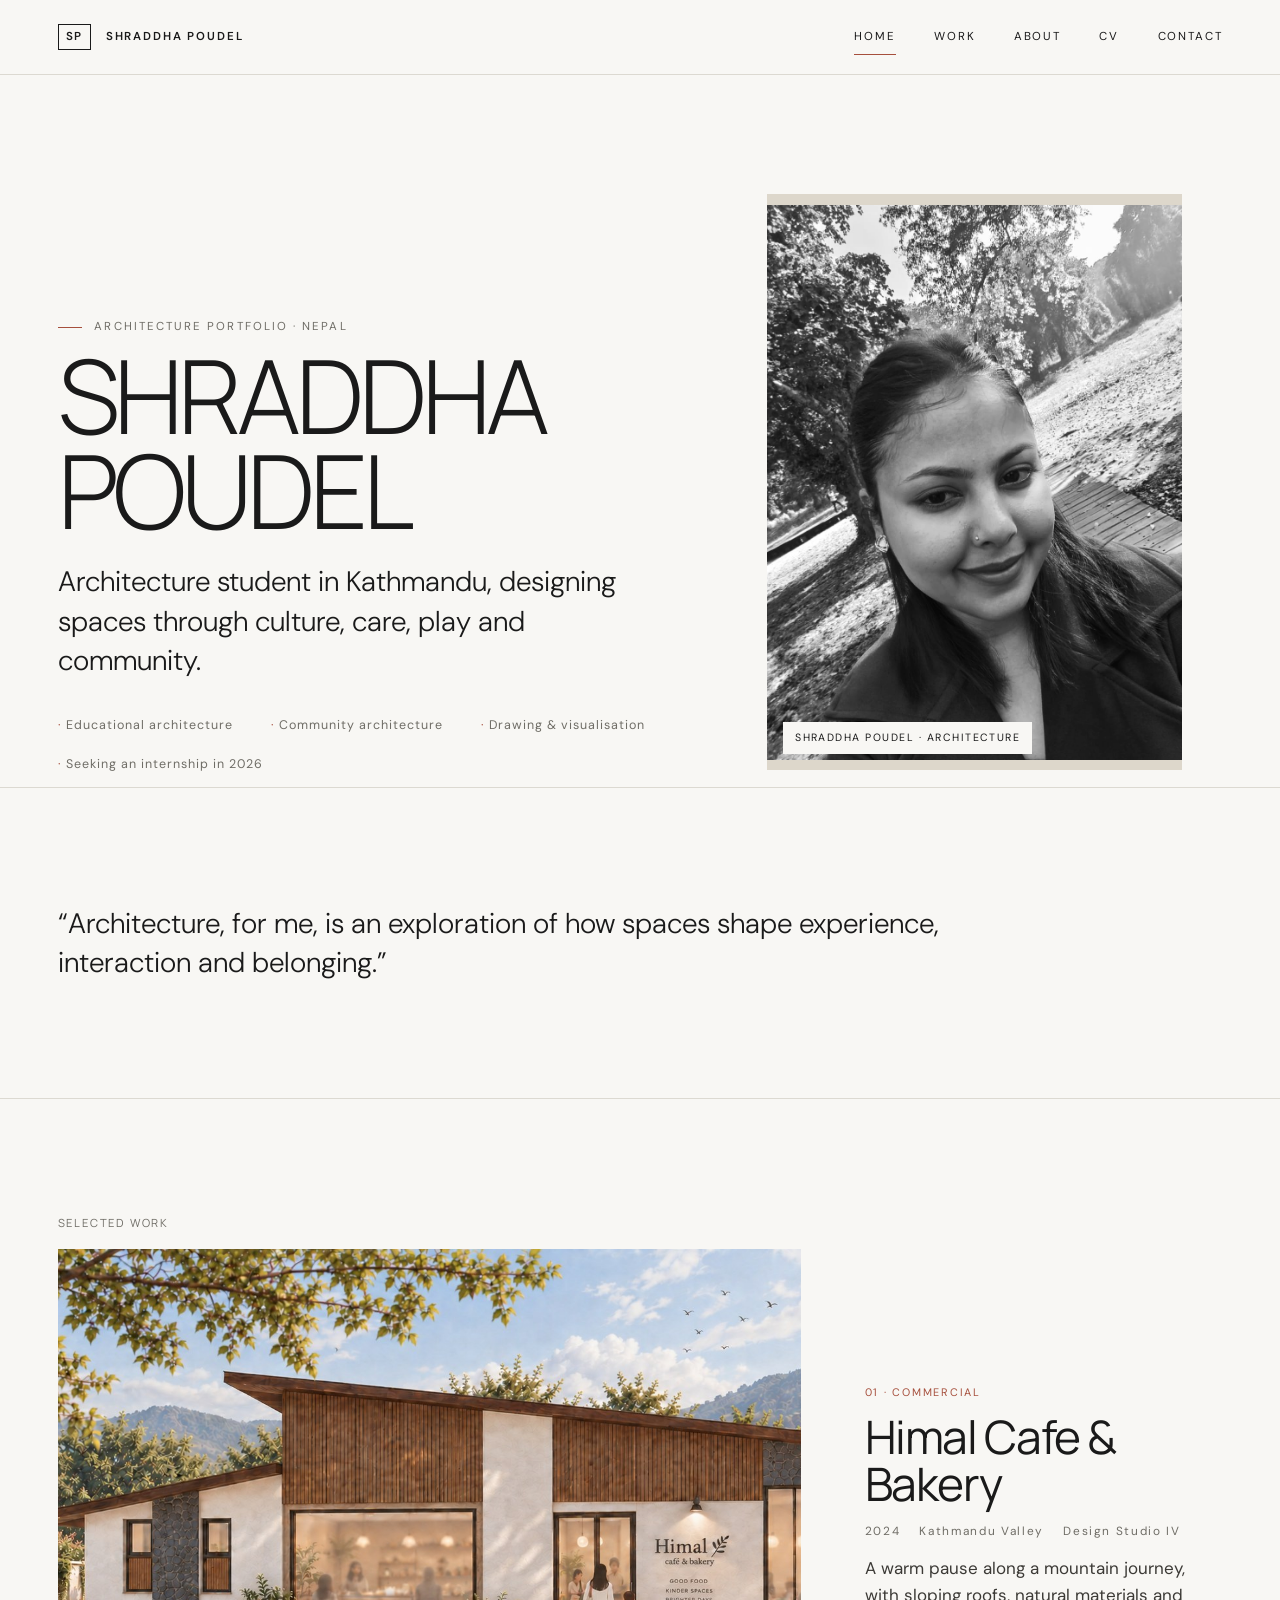
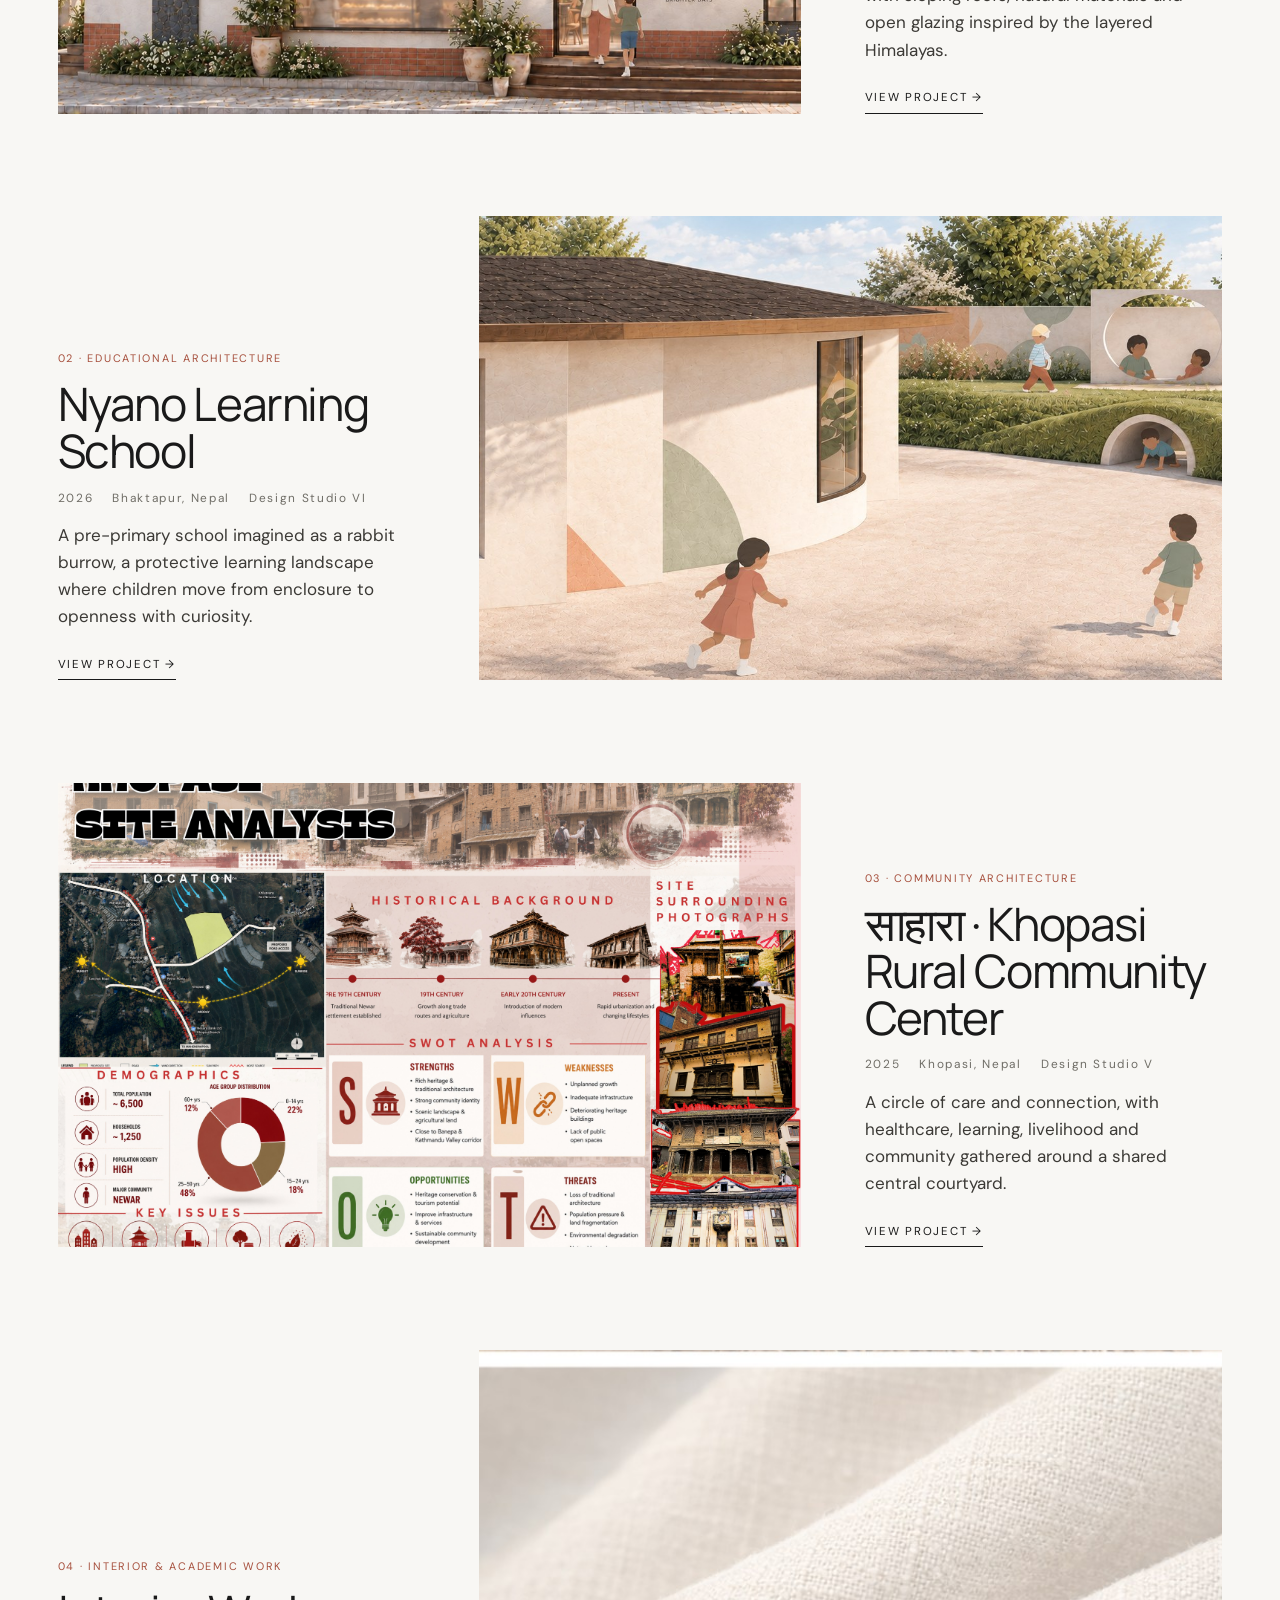
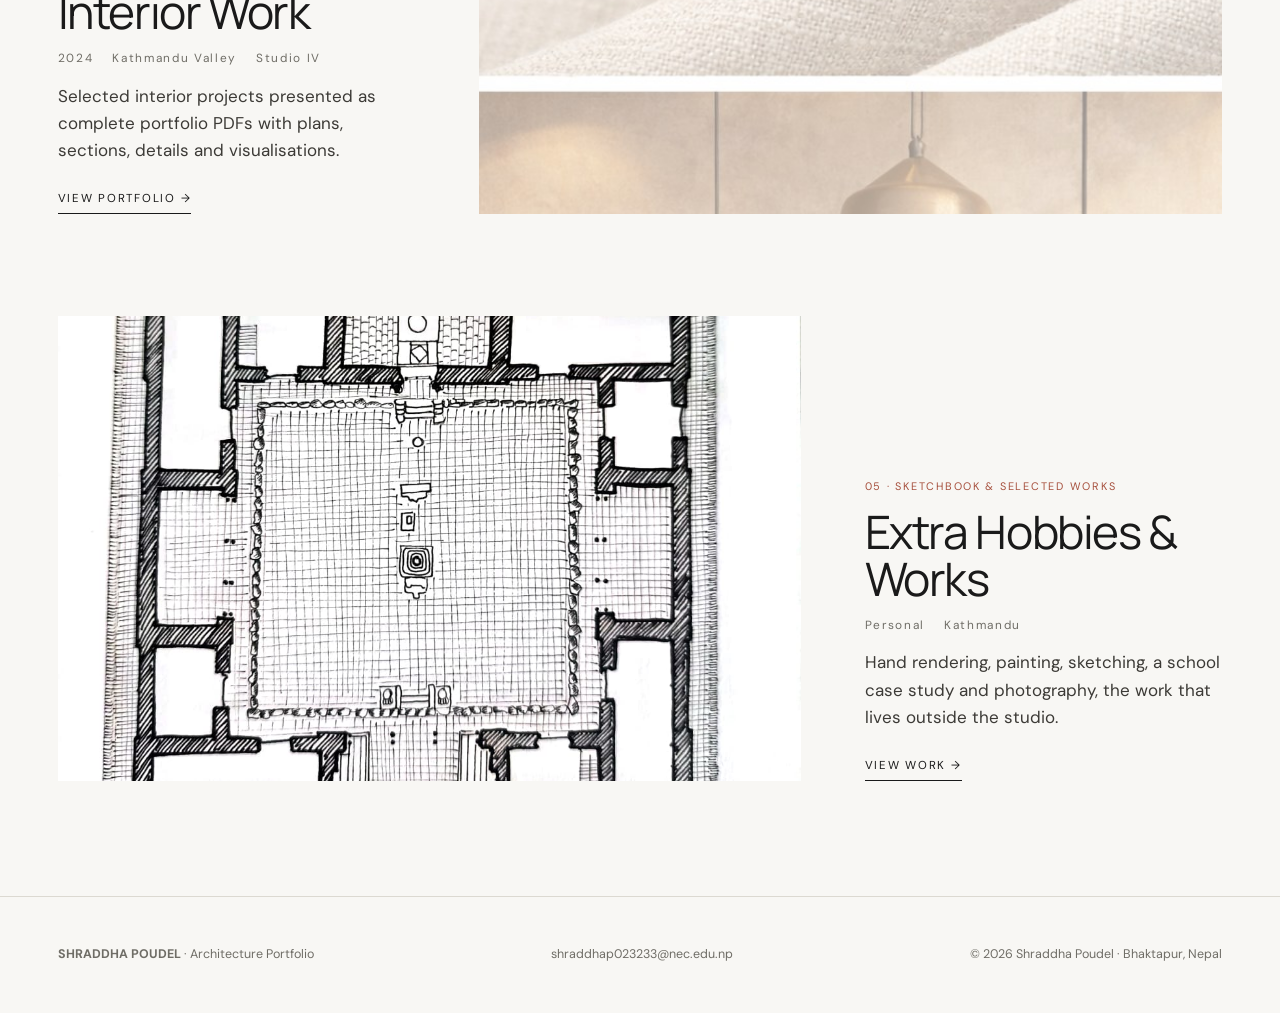
==== index.html @ 9d8b22b6 "Buttery motion polish, line-art hero backgrounds, Himal-first order, about interests and reference" ====
<!DOCTYPE html>
<html lang="en">
<head>
<meta charset="UTF-8">
<meta name="viewport" content="width=device-width, initial-scale=1">
<title>Shraddha Poudel · Architecture Portfolio | Kathmandu</title>
<meta name="description" content="Shraddha Poudel, architecture student in Kathmandu designing spaces through culture, care, play and community. Portfolio of academic projects in educational, commercial and community architecture.">
<meta property="og:type" content="website">
<meta property="og:title" content="Shraddha Poudel · Architecture Portfolio">
<meta property="og:description" content="Architecture student in Kathmandu designing spaces through culture, care, play and community. Seeking an internship.">
<meta property="og:image" content="https://shraddhapoudel.github.io/Shraddha-Portfolio/00_Profile_CV/01.portait.jpg">
<meta name="theme-color" content="#f8f7f4">
<link rel="icon" type="image/svg+xml" href="favicon.svg">
<link rel="preconnect" href="https://fonts.googleapis.com">
<link rel="preconnect" href="https://fonts.gstatic.com" crossorigin>
<link href="https://fonts.googleapis.com/css2?family=DM+Sans:wght@300;400;500&family=Manrope:wght@300;400;500&display=swap" rel="stylesheet">
<link rel="stylesheet" href="css/styles.css">
</head>
<body>
<a class="skip-link" href="#main">Skip to content</a>

<header class="site-header">
  <div class="header-inner">
    <a class="wordmark" href="index.html" aria-label="Shraddha Poudel home">
      <span class="mark">SP</span><span class="full">SHRADDHA POUDEL</span>
    </a>
    <button class="menu-toggle" id="menuToggle" aria-label="Open navigation" aria-expanded="false"><span></span><span></span></button>
    <nav class="main-nav" id="nav" aria-label="Primary navigation">
      <a href="index.html" aria-current="page">HOME</a>
      <a href="work.html">WORK</a>
      <a href="about.html">ABOUT</a>
      <a href="cv.html">CV</a>
      <a href="contact.html">CONTACT</a>
    </nav>
  </div>
</header>

<main id="main">
  <div class="wrap">
    <section class="hero-home">
      <div class="hero-copy">
        <p class="eyebrow">Architecture Portfolio · Nepal</p>
        <h1 class="display"><span>SHRADDHA</span><span>POUDEL</span></h1>
        <p class="lead">Architecture student in Kathmandu, designing spaces through culture, care, play and community.</p>
        <ul class="hero-facts">
          <li>Educational architecture</li>
          <li>Community architecture</li>
          <li>Drawing &amp; visualisation</li>
          <li>Seeking an internship in 2026</li>
        </ul>
      </div>
      <figure class="hero-visual">
        <img src="00_Profile_CV/01.portait.jpg" width="959" height="1280" alt="Portrait of Shraddha Poudel, architecture student in Kathmandu." fetchpriority="high">
        <figcaption>SHRADDHA POUDEL · ARCHITECTURE</figcaption>
      </figure>
    </section>
  </div>

  <section class="section statement" aria-label="Statement">
    <div class="wrap">
      <p class="lead reveal">“Architecture, for me, is an exploration of how spaces shape experience, interaction and belonging.”</p>
    </div>
  </section>

  <section class="section" id="projects" aria-label="Selected work">
    <div class="wrap">
      <h2 class="label">Selected work</h2>
      <div class="project-index">
        <article class="project-card reveal">
          <figure class="card-figure"><a href="project-himal.html"><img src="02_Himal_Cafe/01_Cover.jpg" width="1761" height="711" alt="Himal Cafe and Bakery, a warm cafe shaped by Himalayan ridgelines" loading="lazy"></a></figure>
          <div class="card-copy">
            <span class="card-no">01 · COMMERCIAL</span>
            <h2>Himal Cafe &amp; Bakery</h2>
            <p class="card-thumb"><span>2024</span><span>Kathmandu Valley</span><span>Design Studio IV</span></p>
            <p>A warm pause along a mountain journey, with sloping roofs, natural materials and open glazing inspired by the layered Himalayas.</p>
            <a class="arrow-link" href="project-himal.html"><span>VIEW PROJECT →</span></a>
          </div>
        </article>

        <article class="project-card reveal">
          <figure class="card-figure"><a href="project-nyano.html"><img src="01_Nyano_School/01_Cover.jpg" width="2170" height="725" alt="Nyano Learning School, protective pre-primary school in Bhaktapur" loading="lazy"></a></figure>
          <div class="card-copy">
            <span class="card-no">02 · EDUCATIONAL ARCHITECTURE</span>
            <h2>Nyano Learning School</h2>
            <p class="card-thumb"><span>2026</span><span>Bhaktapur, Nepal</span><span>Design Studio VI</span></p>
            <p>A pre-primary school imagined as a rabbit burrow, a protective learning landscape where children move from enclosure to openness with curiosity.</p>
            <a class="arrow-link" href="project-nyano.html"><span>VIEW PROJECT →</span></a>
          </div>
        </article>

        <article class="project-card reveal">
          <figure class="card-figure"><a href="project-sahara.html"><img src="03_Sahara_community_center/01_Cover.jpg" width="4000" height="2829" alt="Sahara Khopasi Rural Community Center, a circle of care and connection" loading="lazy"></a></figure>
          <div class="card-copy">
            <span class="card-no">03 · COMMUNITY ARCHITECTURE</span>
            <h2>साहारा · Khopasi Rural Community Center</h2>
            <p class="card-thumb"><span>2025</span><span>Khopasi, Nepal</span><span>Design Studio V</span></p>
            <p>A circle of care and connection, with healthcare, learning, livelihood and community gathered around a shared central courtyard.</p>
            <a class="arrow-link" href="project-sahara.html"><span>VIEW PROJECT →</span></a>
          </div>
        </article>

        <article class="project-card reveal">
          <figure class="card-figure"><a href="project-interior.html"><img src="04_Interior_Work/01_Cover.jpg" width="724" height="921" alt="Interior Work, selected interior projects" loading="lazy"></a></figure>
          <div class="card-copy">
            <span class="card-no">04 · INTERIOR &amp; ACADEMIC WORK</span>
            <h2>Interior Work</h2>
            <p class="card-thumb"><span>2024</span><span>Kathmandu Valley</span><span>Studio IV</span></p>
            <p>Selected interior projects presented as complete portfolio PDFs with plans, sections, details and visualisations.</p>
            <a class="arrow-link" href="project-interior.html"><span>VIEW PORTFOLIO →</span></a>
          </div>
        </article>

        <article class="project-card reveal">
          <figure class="card-figure"><a href="project-hobbies.html"><img src="05_Extra_Hobbies_and_work/01_Cover.jpg" width="1143" height="1280" alt="Extra Hobbies and Works, hand rendering, painting and sketching" loading="lazy"></a></figure>
          <div class="card-copy">
            <span class="card-no">05 · SKETCHBOOK &amp; SELECTED WORKS</span>
            <h2>Extra Hobbies &amp; Works</h2>
            <p class="card-thumb"><span>Personal</span><span>Kathmandu</span></p>
            <p>Hand rendering, painting, sketching, a school case study and photography, the work that lives outside the studio.</p>
            <a class="arrow-link" href="project-hobbies.html"><span>VIEW WORK →</span></a>
          </div>
        </article>
      </div>
    </div>
  </section>
</main>

<div class="cta-popup" id="ctaPopup" role="dialog" aria-label="Grab my CV">
  <button class="cta-close" id="ctaClose" aria-label="Close">&times;</button>
  <p class="cta-eyebrow">Hiring an intern?</p>
  <h3 class="cta-title">Grab my CV</h3>
  <p class="cta-text">Download the CV, email me, or browse the portfolio.</p>
  <div class="cta-row">
    <a class="cta-btn" href="00_Profile_CV/02.CV.pdf" download="">Download CV &darr;</a>
    <a class="cta-btn cta-ghost" href="mailto:shraddhap023233@nec.edu.np">Email</a>
  </div>
  <a class="arrow-link" href="work.html"><span>VIEW PORTFOLIO &rarr;</span></a>
</div>
<button class="cta-fab" id="ctaFab" aria-label="Grab my CV">CV &darr;</button>

<footer class="site-footer">
  <div class="footer-inner">
    <div><strong>SHRADDHA POUDEL</strong> · Architecture Portfolio</div>
    <div><a href="mailto:shraddhap023233@nec.edu.np">shraddhap023233@nec.edu.np</a></div>
    <div>© <span id="year"></span> Shraddha Poudel · Bhaktapur, Nepal</div>
  </div>
</footer>

<script>
  document.getElementById("year").textContent = new Date().getFullYear();

  (function () {
    var pop = document.getElementById("ctaPopup");
    var fab = document.getElementById("ctaFab");
    var close = document.getElementById("ctaClose");
    if (!pop || !fab || !close) return;
    var open = function () { pop.classList.add("is-open"); fab.classList.remove("is-open"); };
    var dismiss = function () {
      pop.classList.remove("is-open");
      fab.classList.add("is-open");
      try { sessionStorage.setItem("ctaDismissed", "1"); } catch (e) {}
    };
    close.addEventListener("click", dismiss);
    fab.addEventListener("click", open);
    var dismissed = false;
    try { dismissed = sessionStorage.getItem("ctaDismissed") === "1"; } catch (e) {}
    if (dismissed) {
      fab.classList.add("is-open");
    } else {
      setTimeout(open, 2400);
    }
  })();
</script>
<script src="js/main.js"></script>
</body>
</html>
---- css/styles.css ----
﻿/* ============================================================
   Shraddha Poudel · Architecture Portfolio
   Multi-page static site · editorial monograph style
   Paper #f8f7f4 · Ink #1a1a1a · Accent #a64f3c
   ============================================================ */

:root {
  --paper: #f8f7f4;
  --ink: #1a1a1a;
  --muted: #6f6d66;
  --line: #dcd9d1;
  --accent: #a64f3c;
  --sans: 'DM Sans', system-ui, sans-serif;
  --display: 'Manrope', system-ui, sans-serif;
  --pad: clamp(1.25rem, 4.5vw, 4.5rem);
}

* { box-sizing: border-box; }
html { scroll-behavior: smooth; }

body {
  margin: 0;
  background: var(--paper);
  color: var(--ink);
  font-family: var(--sans);
  font-size: 17px;
  line-height: 1.6;
  -webkit-font-smoothing: antialiased;
  animation: pageIn .5s ease both;
}

a { color: inherit; text-decoration: none; }
img { display: block; max-width: 100%; height: auto; }
button { font: inherit; color: inherit; }

::selection { background: var(--accent); color: var(--paper); }

h1, h2, h3 { font-family: var(--display); font-weight: 400; margin: 0; }

.skip-link {
  position: absolute; left: -999px; top: 0;
  background: var(--ink); color: var(--paper);
  padding: .6rem 1rem; z-index: 200;
}
.skip-link:focus { left: 0; }

.eyebrow {
  font-size: .72rem; letter-spacing: .18em; text-transform: uppercase;
  color: var(--muted);
  display: flex; gap: .8rem; align-items: center;
}
.eyebrow::before { content: ""; width: 24px; height: 1px; background: var(--accent); }

.label {
  font-size: .7rem; letter-spacing: .16em; text-transform: uppercase;
  color: var(--muted);
  margin: 0 0 1.1rem;
}

.display {
  font-family: var(--display);
  font-size: clamp(2.6rem, 8vw, 7rem);
  font-weight: 300;
  line-height: .92;
  letter-spacing: -.05em;
  margin: 0 0 1.6rem;
}
.display span { display: block; }

.lead {
  font-size: clamp(1.2rem, 2.2vw, 1.9rem);
  font-weight: 300;
  line-height: 1.4;
  margin: 0;
  max-width: 36em;
}

/* ---------- header / nav ---------- */
.site-header {
  position: sticky; top: 0; z-index: 40;
  background: rgba(248,247,244,.9);
  backdrop-filter: blur(12px);
  border-bottom: 1px solid var(--line);
}
.header-inner {
  max-width: 1600px; margin: 0 auto;
  padding: 0 var(--pad);
  height: 74px;
  display: flex; align-items: center; justify-content: space-between;
  gap: 2rem;
}
.wordmark {
  display: flex; align-items: center; gap: .9rem;
  font-size: .72rem; letter-spacing: .16em; font-weight: 600;
}
.wordmark .mark {
  border: 1px solid var(--ink);
  padding: .4rem .44rem; line-height: 1;
  transition: background .35s, color .35s;
}
.wordmark:hover .mark { background: var(--ink); color: var(--paper); }
.wordmark .full { display: none; }
@media (min-width: 720px) { .wordmark .full { display: inline; } }

.main-nav { display: flex; gap: clamp(1.2rem, 3vw, 2.6rem); }
.main-nav a {
  font-size: .72rem; letter-spacing: .16em;
  padding: .4rem 0;
  position: relative;
}
.main-nav a::after {
  content: ""; position: absolute; left: 0; right: 100%; bottom: -2px;
  height: 1px; background: var(--accent); transition: right .5s cubic-bezier(.22,.61,.36,1);
}
.main-nav a:hover::after, .main-nav a[aria-current="page"]::after { right: 0; }

.menu-toggle {
  display: none;
  background: none; border: 0;
  width: 42px; height: 42px; padding: 0; cursor: pointer;
}
.menu-toggle span {
  display: block; width: 24px; height: 1px;
  background: var(--ink); margin: 6px auto;
  transition: transform .3s, opacity .3s;
}
.menu-toggle.open span:nth-child(1) { transform: translateY(3.5px) rotate(45deg); }
.menu-toggle.open span:nth-child(2) { transform: translateY(-3.5px) rotate(-45deg); }

@media (max-width: 760px) {
  .menu-toggle { display: block; }
  .main-nav {
    position: fixed; inset: 74px 0 auto 0;
    flex-direction: column; gap: 0;
    background: var(--paper);
    border-bottom: 1px solid var(--line);
    padding: 0 var(--pad);
    transform: translateY(-120%);
    transition: transform .45s cubic-bezier(.22,.61,.36,1);
  }
  .main-nav.open { transform: none; }
  .main-nav a { padding: 1rem 0; border-top: 1px solid var(--line); }
}

/* ---------- layout helpers ---------- */
.wrap { max-width: 1600px; margin: 0 auto; padding: 0 var(--pad); }
.section { padding: clamp(4rem, 9vw, 8rem) 0; }
.section-tight { padding: clamp(2.5rem, 6vw, 5rem) 0; }

main { min-height: 60vh; }

/* ---------- home hero ---------- */
.hero-home {
  display: grid;
  grid-template-columns: 1.1fr .9fr;
  gap: clamp(2rem, 5vw, 6rem);
  align-items: end;
  padding: clamp(4rem, 8vw, 7rem) 0 0;
}
.hero-home .hero-visual { position: relative; overflow: hidden; background: #ddd7cb; display: flex; align-items: center; justify-content: center; }
.hero-home .hero-visual img { width: 100%; height: min(64vh, 700px); object-fit: contain; }
.hero-home .hero-visual figcaption {
  position: absolute; left: 1rem; bottom: 1rem;
  background: var(--paper); padding: .5rem .75rem;
  font-size: .66rem; letter-spacing: .14em; color: var(--ink);
}
.hero-facts {
  margin-top: 2.2rem;
  display: flex; flex-wrap: wrap; gap: 1.2rem 2.4rem;
  list-style: none; padding: 0;
  font-size: .78rem; letter-spacing: .08em; color: var(--muted);
}
.hero-facts li::before { content: "· "; color: var(--accent); }
@media (max-width: 900px) {
  .hero-home { grid-template-columns: 1fr; }
  .hero-home .hero-visual img { height: 52vh; }
}

/* ---------- statement band ---------- */
.statement {
  border-top: 1px solid var(--line);
  border-bottom: 1px solid var(--line);
}

/* ---------- project cards ---------- */
.project-index { display: grid; gap: clamp(4rem, 8vw, 7rem); }
.project-card {
  display: grid;
  grid-template-columns: 1.35fr .65fr;
  gap: clamp(2rem, 5vw, 5rem);
  align-items: end;
}
.project-card:nth-child(even) { grid-template-columns: .65fr 1.35fr; }
.project-card:nth-child(even) .card-figure { order: 2; }
.card-figure { margin: 0; overflow: hidden; background: #ddd7cb; }
.card-figure a, .work-tile .tile-link { display: block; }
.card-figure img {
  width: 100%; aspect-ratio: 16 / 10; object-fit: cover;
  transition: transform .9s cubic-bezier(.22,.61,.36,1);
}
.project-card:hover .card-figure img { transform: scale(1.05); }
.card-copy .card-no { font-size: .68rem; letter-spacing: .16em; color: var(--accent); }
.card-copy h2 {
  font-size: clamp(1.8rem, 3.6vw, 3.4rem);
  line-height: 1.02; letter-spacing: -.03em;
  margin: .6rem 0 .8rem;
}
.card-copy .card-thumb {
  display: flex; gap: 1.2rem; align-items: center;
  font-size: .74rem; letter-spacing: .14em; color: var(--muted);
}
.card-copy > p { max-width: 46ch; margin: .9rem 0 0; color: #3c3a36; }
.arrow-link {
  display: inline-flex; align-items: center; gap: 1.4rem;
  margin-top: 1.6rem;
  font-size: .72rem; letter-spacing: .15em;
  border-bottom: 1px solid var(--ink); padding-bottom: .3rem;
}
.arrow-link span { transition: transform .45s cubic-bezier(.22,.61,.36,1); }
.arrow-link:hover span { transform: translateX(8px); }
@media (max-width: 820px) {
  .project-card, .project-card:nth-child(even) { grid-template-columns: 1fr; }
  .project-card:nth-child(even) .card-figure { order: 0; }
}

/* ---------- page heroes (work/about/cv/contact/project) ---------- */
.page-hero {
  position: relative; overflow: hidden;
  padding: clamp(4rem, 9vw, 7rem) 0 clamp(2rem, 4vw, 3.5rem);
  border-bottom: 1px solid var(--line);
}
.page-hero .display { max-width: 22ch; }
.page-hero .wrap { position: relative; z-index: 1; }

/* soft line-art background in page heroes */
.hero-art {
  position: absolute; right: clamp(1rem, 6vw, 6rem); top: 50%;
  transform: translateY(-50%);
  width: clamp(230px, 28vw, 420px); height: auto;
  pointer-events: none; z-index: 0;
  animation: artDrift 16s ease-in-out infinite alternate;
}
@keyframes artDrift {
  from { transform: translateY(-50%) translateX(-8px) rotate(-.6deg); }
  to   { transform: translateY(-50%) translateX(8px) rotate(.6deg); }
}
@media (max-width: 900px) { .hero-art { opacity: .5; width: 210px; right: 1.2rem; } }
@media (max-width: 640px) { .hero-art { display: none; } }

/* buttery entrance */
@keyframes rise {
  from { opacity: 0; transform: translateY(24px); }
  to   { opacity: 1; transform: none; }
}
@keyframes pageIn { from { opacity: 0; } to { opacity: 1; } }
.page-hero .eyebrow, .hero-home .eyebrow { animation: rise .75s cubic-bezier(.22,.61,.36,1) both; }
.page-hero .display, .hero-home .display { animation: rise .9s cubic-bezier(.22,.61,.36,1) .09s both; }
.page-hero .lead, .hero-home .lead { animation: rise .9s cubic-bezier(.22,.61,.36,1) .22s both; }
.hero-home .hero-visual { animation: rise 1.05s cubic-bezier(.22,.61,.36,1) .12s both; }
.hero-home .hero-facts { animation: rise .9s cubic-bezier(.22,.61,.36,1) .34s both; }

/* ---------- work index grid ---------- */
.work-grid {
  display: grid;
  grid-template-columns: repeat(12, 1fr);
  gap: 3.5rem 1.5rem;
}
.work-tile { grid-column: span 6; margin: 0; }
.work-tile figure { margin: 0; overflow: hidden; background: #ddd7cb; }
.work-tile img { width: 100%; aspect-ratio: 16 / 10; object-fit: cover; transition: transform .9s cubic-bezier(.22,.61,.36,1); }
.work-tile:hover img { transform: scale(1.05); }
.work-tile h2 {
  font-size: clamp(1.3rem, 2.4vw, 2rem);
  line-height: 1.05; letter-spacing: -.02em; margin: .9rem 0 .3rem;
}
.work-tile h2 a { transition: color .35s; }
.work-tile h2 a:hover { color: var(--accent); }
.work-tile .meta { font-size: .72rem; letter-spacing: .13em; color: var(--muted); }
@media (max-width: 820px) { .work-tile { grid-column: span 12; } }

/* ---------- project page ---------- */
.project-hero {
  padding: clamp(4rem, 9vw, 7rem) 0 1rem;
  border-bottom: 1px solid var(--line);
}
.project-hero .meta-line {
  margin-top: 1.6rem;
  font-size: .78rem; letter-spacing: .16em; text-transform: uppercase; color: var(--muted);
}
.project-hero .meta-line strong { color: var(--ink); font-weight: 500; }

.meta-block {
  display: grid;
  grid-template-columns: repeat(auto-fit, minmax(170px, 1fr));
  gap: 1px;
  background: var(--line);
  border: 1px solid var(--line);
  margin: clamp(2rem, 5vw, 4rem) 0 0;
}
.meta-cell { background: var(--paper); padding: 1.1rem 1.2rem; }
.meta-cell dt { font-size: .62rem; letter-spacing: .16em; text-transform: uppercase; color: var(--muted); margin-bottom: .35rem; }
.meta-cell dd { margin: 0; font-size: .92rem; }

.project-intro {
  display: grid;
  grid-template-columns: .9fr 1.1fr;
  gap: clamp(2.5rem, 7vw, 7rem);
  align-items: start;
  padding: clamp(3rem, 7vw, 6rem) 0 0;
}
.project-intro .brief h3 { font-size: 1.15rem; margin: 0 0 .6rem; letter-spacing: .01em; }
.project-intro .brief p { max-width: 58ch; }
@media (max-width: 820px) { .project-intro { grid-template-columns: 1fr; } }

.figure { margin: 0 0 clamp(3.5rem, 7vw, 6rem); }
.figure img { width: 100%; background: #e5e1d7; cursor: zoom-in; transition: transform .8s cubic-bezier(.22,.61,.36,1); }
.figure:hover img { transform: scale(1.006); }
.figure img.lb { cursor: zoom-in; }
.figure figcaption {
  display: flex; gap: 1.5rem; justify-content: space-between; align-items: baseline;
  flex-wrap: wrap;
  padding: .85rem 0;
  border-bottom: 1px solid var(--line);
  font-size: .8rem; color: var(--muted);
}
.figure figcaption strong { color: var(--ink); font-weight: 500; letter-spacing: .05em; }
.figure figcaption span { white-space: pre-line; max-width: 62ch; font-size: .95rem; line-height: 1.7; color: #3c3a36; }
.figure figcaption.art-title {
  display: block; border-bottom: none; width: 100%;
  padding: .75rem 0 0;
  font-size: .82rem; letter-spacing: .06em; font-weight: 500;
  color: var(--ink); text-align: center;
}
.fig-grid { display: grid; grid-template-columns: 1fr 1fr; gap: 0 2rem; }
@media (max-width: 820px) { .fig-grid { grid-template-columns: 1fr; } }

.role-block { background: #efece5; padding: clamp(1.6rem, 4vw, 3rem); margin-bottom: clamp(3.5rem, 7vw, 6rem); }
.role-block h3 { font-size: 1.1rem; margin-bottom: 1.2rem; letter-spacing: .02em; }
.role-block ul { margin: 0; padding-left: 1.1rem; }
.role-block li { margin: .5rem 0; }

.next-project {
  display: flex; justify-content: space-between; align-items: baseline;
  border-top: 1px solid var(--line);
  padding: 2.5rem 0 0;
  margin-top: clamp(3rem, 7vw, 6rem);
  gap: 2rem;
}
@media (max-width: 640px) { .next-project { flex-direction: column; align-items: flex-start; gap: 1rem; } }

/* ---------- about ---------- */
.about-grid {
  display: grid;
  grid-template-columns: .8fr 1.2fr;
  gap: clamp(2.5rem, 7vw, 7rem);
  align-items: start;
}
.about-portrait { margin: 0; background: #ddd7cb; }
.about-portrait img { width: 100%; aspect-ratio: 3 / 4; object-fit: cover; }
.about-copy .opening {
  font-family: var(--display);
  font-size: clamp(1.3rem, 2.4vw, 1.9rem);
  font-weight: 300; line-height: 1.35;
}
.about-copy p { max-width: 60ch; }
@media (max-width: 820px) { .about-grid { grid-template-columns: 1fr; } }

.skill-group { border-top: 1px solid var(--line); padding: 1.4rem 0; }
.skill-group h3 { font-size: .72rem; letter-spacing: .16em; text-transform: uppercase; color: var(--muted); margin-bottom: .9rem; }
.skill-group ul { list-style: none; margin: 0; padding: 0; display: flex; flex-wrap: wrap; gap: .7rem; }
.skill-group li {
  border: 1px solid var(--line); padding: .5rem .85rem;
  font-size: .86rem;
  transition: border-color .3s, background .3s, transform .35s cubic-bezier(.22,.61,.36,1);
}
.skill-group li:hover { border-color: var(--ink); background: #f1efe9; transform: translateY(-2px); }
.skill-group li span { color: var(--muted); font-size: .72rem; margin-left: .3rem; }

/* ---------- cv ---------- */
.cv-grid { display: grid; grid-template-columns: .32fr 1.68fr; gap: clamp(2.5rem, 8vw, 8rem); align-items: start; }
.cv-aside { position: sticky; top: 110px; display: grid; gap: 1rem; }
.cv-block { border-top: 1px solid var(--line); padding: 1.5rem 0; }
.cv-block h2 { font-size: .78rem; letter-spacing: .18em; text-transform: uppercase; color: var(--muted); margin-bottom: 1rem; }
.cv-block .item { margin: 0 0 1.1rem; }
.cv-block .item h3 { font-size: 1.02rem; }
.cv-block .item .who { font-size: .78rem; letter-spacing: .08em; color: var(--muted); margin: .15rem 0 .5rem; }
.cv-block .item p { margin: .2rem 0; }
.cv-block ul { margin: .3rem 0 0; padding-left: 1.1rem; }
.cv-block li { margin: .25rem 0; }
@media (max-width: 820px) { .cv-grid { grid-template-columns: 1fr; } .cv-aside { position: static; } }

.btn {
  display: inline-flex; align-items: center; gap: .8rem;
  border: 1px solid var(--ink);
  padding: .9rem 1.15rem;
  font-size: .72rem; letter-spacing: .14em;
  transition: background .35s, color .35s, transform .35s cubic-bezier(.22,.61,.36,1);
  justify-self: start;
}
.btn:hover { background: var(--ink); color: var(--paper); transform: translateY(-2px); }

/* ---------- contact ---------- */
.contact-grid {
  display: grid;
  grid-template-columns: 1fr 1fr;
  gap: clamp(2.5rem, 8vw, 8rem);
}
.contact-list { list-style: none; margin: 0; padding: 0; }
.contact-list li {
  display: flex; justify-content: space-between; gap: 2rem;
  padding: 1.1rem 0;
  border-bottom: 1px solid var(--line);
}
.contact-list li .k { font-size: .68rem; letter-spacing: .16em; color: var(--muted); }
.contact-list li a:hover { color: var(--accent); }
.contact-list li .v { text-align: right; }
.btn-row { display: flex; gap: 1rem; flex-wrap: wrap; margin-top: 2rem; }
@media (max-width: 820px) { .contact-grid { grid-template-columns: 1fr; } }

/* ---------- 404 ---------- */
.notfound { min-height: 60vh; display: grid; place-items: center; text-align: center; padding: var(--pad); }
.notfound h1 { font-size: clamp(2.2rem, 6vw, 4.5rem); font-weight: 300; letter-spacing: -.04em; }

/* ---------- footer ---------- */
.site-footer { border-top: 1px solid var(--line); padding: 3rem var(--pad); }
.footer-inner {
  max-width: 1600px; margin: 0 auto;
  display: flex; justify-content: space-between; gap: 2rem; flex-wrap: wrap;
  font-size: .78rem; color: var(--muted);
}
.site-footer a:hover { color: var(--accent); }

/* ---------- lightbox ---------- */
.lightbox {
  position: fixed; inset: 0; z-index: 100;
  background: rgba(20,20,18,.97);
  color: #fff;
  display: none;
  grid-template-rows: 58px 1fr;
}
.lightbox.open { display: grid; }
.lb-toolbar {
  display: flex; justify-content: space-between; align-items: center;
  padding: 0 1rem; gap: 1rem;
  border-bottom: 1px solid #3a3a37;
  font-size: .74rem; letter-spacing: .1em;
}
.lb-toolbar .cap { max-width: 60%; overflow: hidden; text-overflow: ellipsis; white-space: nowrap; }
.lb-toolbar button, .lb-nav {
  border: 0; background: transparent; color: #fff;
  padding: .65rem .8rem; cursor: pointer;
}
.lb-toolbar button:hover, .lb-nav:hover { background: rgba(255,255,255,.1); }
.lb-stage { overflow: auto; display: grid; place-items: center; padding: 1rem; }
.lb-stage img { max-width: 90vw; max-height: 82vh; object-fit: contain; }
.lb-nav { position: absolute; top: 50%; transform: translateY(-50%); font-size: 1.7rem; }
.lb-nav.prev { left: .6rem; } .lb-nav.next { right: .6rem; }
.lb-count { color: rgba(255,255,255,.5); font-size: .68rem; }
.lightbox.open { animation: lbFade .3s ease both; }
.lb-stage img { animation: lbZoom .5s cubic-bezier(.22,.61,.36,1) both; }
@keyframes lbFade { from { opacity: 0; } to { opacity: 1; } }
@keyframes lbZoom { from { opacity: 0; transform: scale(.96); } to { opacity: 1; transform: none; } }

/* ---------- reveal (subtle) ---------- */
.reveal { opacity: 0; transform: translateY(26px); filter: blur(3px); transition: opacity .85s cubic-bezier(.22,.61,.36,1), transform .85s cubic-bezier(.22,.61,.36,1), filter .85s ease; }
.reveal.visible { opacity: 1; transform: none; filter: none; }
@media (prefers-reduced-motion: reduce) {
  html { scroll-behavior: auto; }
  body, .reveal, .hero-home .hero-copy > *, .hero-home .hero-visual, .page-hero .wrap > * {
    animation: none !important; transition: none !important;
    opacity: 1; transform: none; filter: none;
  }
  .hero-art { animation: none; }
}

/* ---------- home CTA popup ---------- */
.cta-popup {
  position: fixed; right: 1.4rem; bottom: 1.4rem; z-index: 60;
  width: min(320px, calc(100vw - 2.8rem));
  background: var(--paper);
  border: 1px solid var(--ink);
  padding: 1.5rem 1.5rem 1.4rem;
  box-shadow: 8px 8px 0 rgba(26, 26, 26, .08);
  opacity: 0; transform: translateY(14px); pointer-events: none;
  transition: opacity .45s ease, transform .55s cubic-bezier(.22,.61,.36,1);
}
.cta-popup.is-open { opacity: 1; transform: none; pointer-events: auto; }
.cta-close {
  position: absolute; top: .45rem; right: .7rem;
  border: 0; background: none; cursor: pointer;
  font-size: .85rem; line-height: 1; color: var(--muted);
}
.cta-close:hover { color: var(--ink); }
.cta-eyebrow { font-size: .62rem; letter-spacing: .18em; text-transform: uppercase; color: var(--accent); margin: 0 0 .5rem; }
.cta-title { font-size: 1.2rem; letter-spacing: -.01em; margin: 0 0 .4rem; }
.cta-text { font-size: .8rem; line-height: 1.6; color: var(--muted); margin: 0 0 1.1rem; }
.cta-row { display: flex; gap: .7rem; flex-wrap: wrap; margin-bottom: 1rem; }
.cta-btn {
  display: inline-block; padding: .55rem 1rem;
  background: var(--ink); color: var(--paper);
  border: 1px solid var(--ink);
  font-size: .66rem; letter-spacing: .14em; text-transform: uppercase;
}
.cta-btn:hover { background: var(--accent); border-color: var(--accent); }
.cta-btn.cta-ghost { background: var(--paper); color: var(--ink); }
.cta-btn.cta-ghost:hover { background: var(--ink); color: var(--paper); }
.cta-popup .arrow-link { margin-top: 0; font-size: .68rem; }
.cta-fab {
  position: fixed; right: 1.4rem; bottom: 1.4rem; z-index: 60;
  padding: .65rem 1.05rem;
  background: var(--paper); color: var(--ink);
  border: 1px solid var(--ink);
  font-size: .66rem; letter-spacing: .16em; text-transform: uppercase;
  box-shadow: 4px 4px 0 rgba(26, 26, 26, .08);
  opacity: 0; transform: translateY(8px); pointer-events: none;
  transition: opacity .4s ease, transform .45s cubic-bezier(.22,.61,.36,1);
}
.cta-fab.is-open { opacity: 1; transform: none; pointer-events: auto; }
.cta-fab:hover { background: var(--ink); color: var(--paper); }
@media (max-width: 520px) {
  .cta-popup, .cta-fab { right: 1rem; bottom: 1rem; }
}

/* ---------- print ---------- */
@media print {
  .site-header, .site-footer, .lightbox, .menu-toggle, .skip-link, .btn, .cv-aside .btn, .cta-popup, .cta-fab, .cta-close, .hero-art { display: none !important; }
  body { background: #fff; color: #000; font-size: 11pt; }
  .cv-grid { display: block; }
  .wrap, .section { padding: 0; max-width: 100%; }
  .page-hero { border: 0; padding: 0 0 1rem; }
  .cv-block { break-inside: avoid; }
  a { color: #000; text-decoration: none; }
}
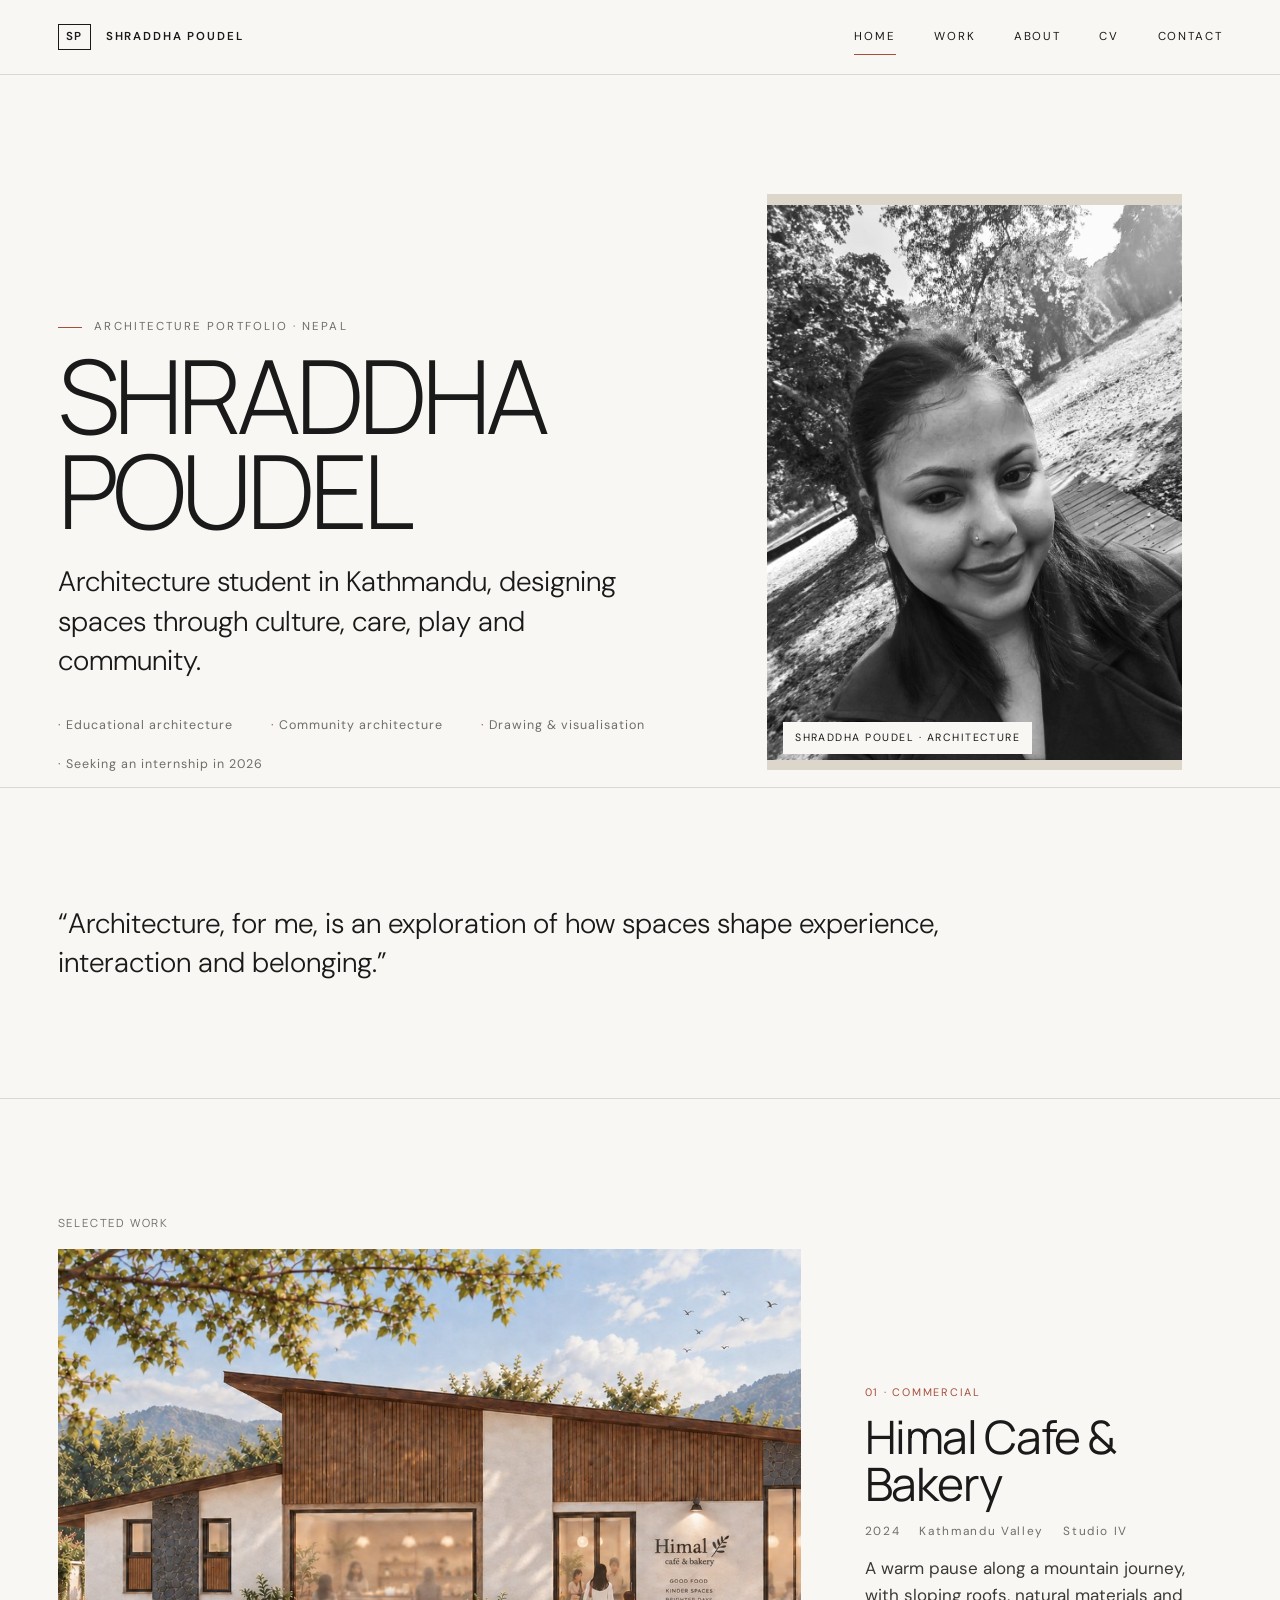
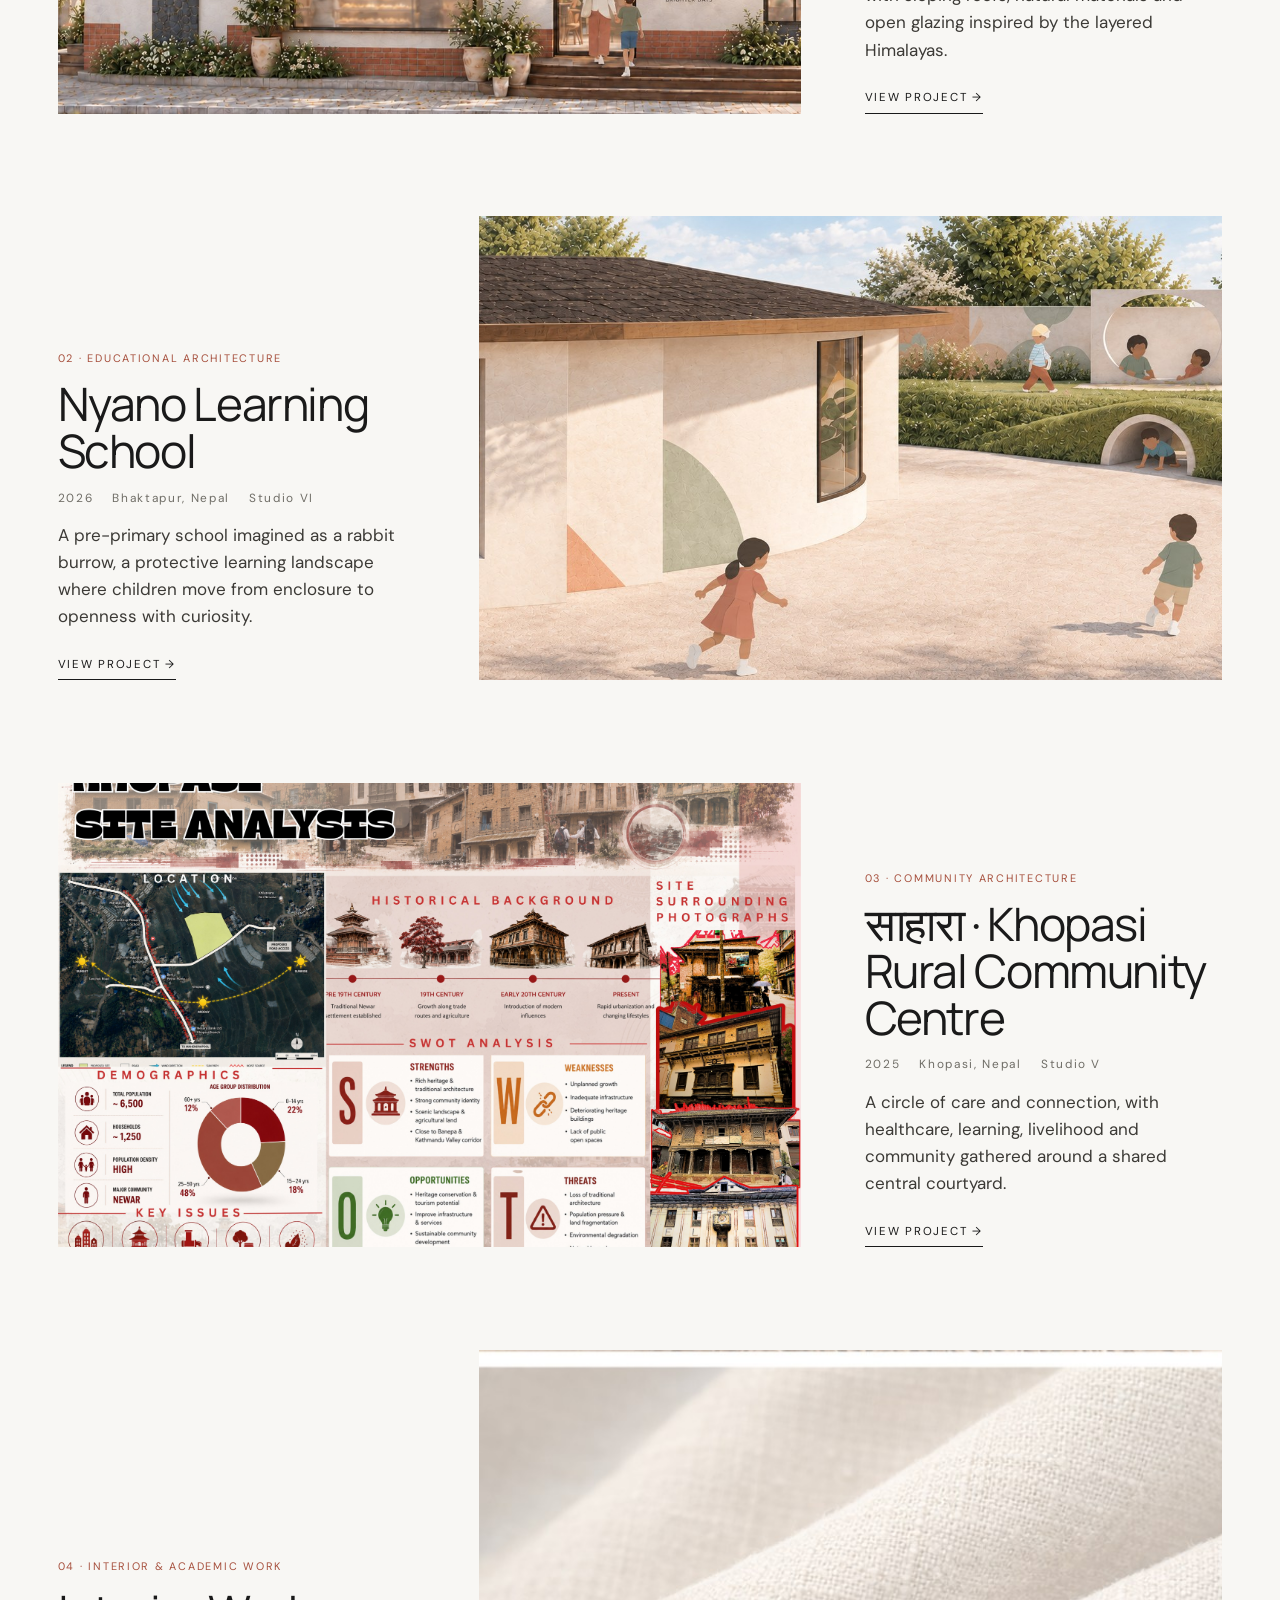
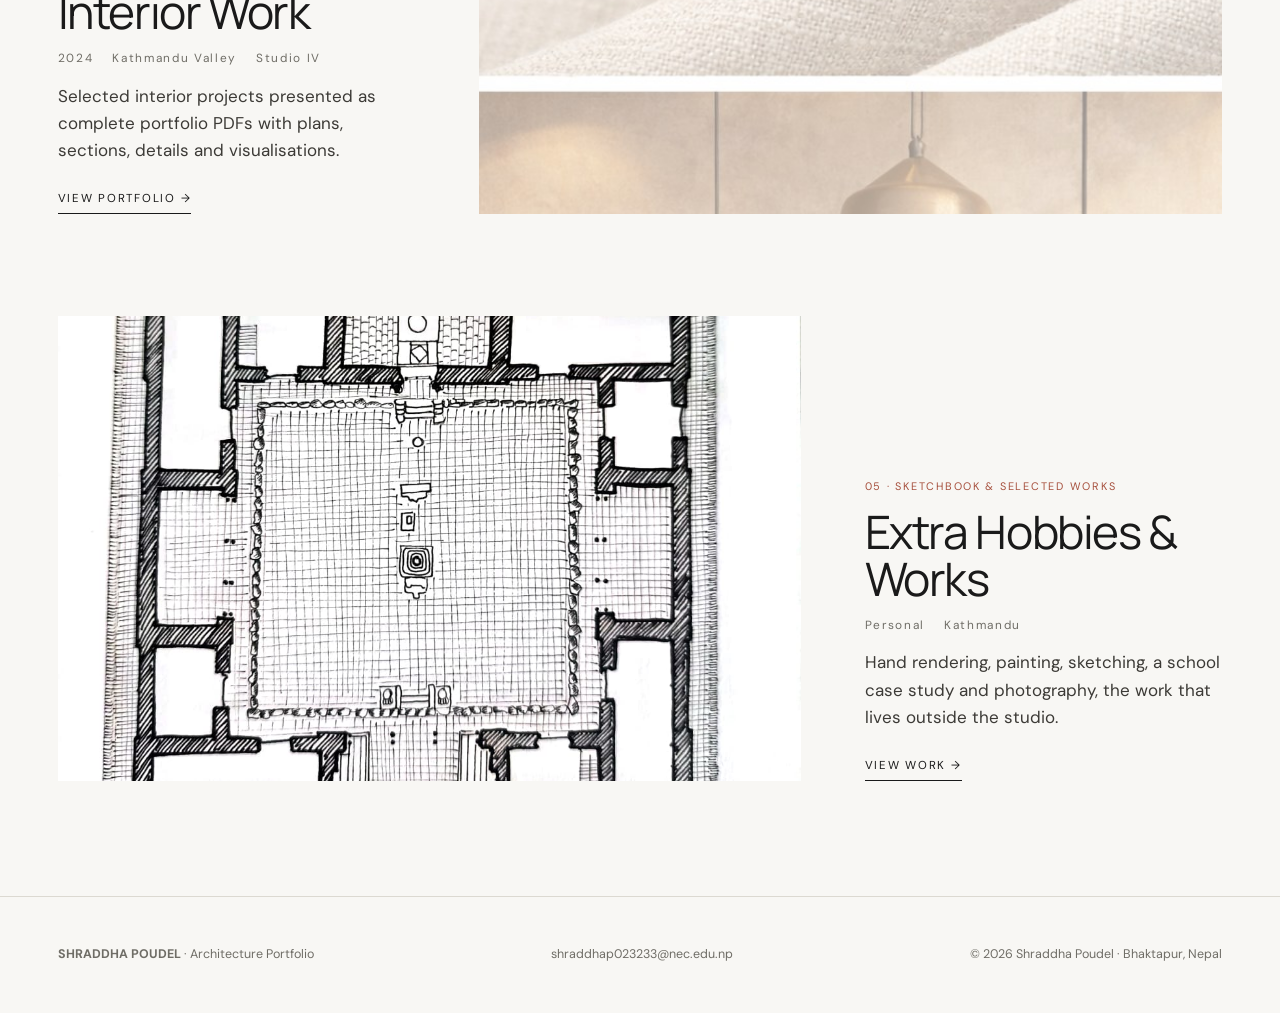
==== commit c0d1db60: "Normalize copy for clean corporate tone: consistent title case, British Centre, Cafe spelling, butto" ====
--- a/index.html
+++ b/index.html
@@ -62,16 +62,16 @@
     </div>
   </section>
 
-  <section class="section" id="projects" aria-label="Selected work">
+  <section class="section" id="projects" aria-label="Selected Work">
     <div class="wrap">
-      <h2 class="label">Selected work</h2>
+      <h2 class="label">Selected Work</h2>
       <div class="project-index">
         <article class="project-card reveal">
           <figure class="card-figure"><a href="project-himal.html"><img src="02_Himal_Cafe/01_Cover.jpg" width="1761" height="711" alt="Himal Cafe and Bakery, a warm cafe shaped by Himalayan ridgelines" loading="lazy"></a></figure>
           <div class="card-copy">
             <span class="card-no">01 · COMMERCIAL</span>
             <h2>Himal Cafe &amp; Bakery</h2>
-            <p class="card-thumb"><span>2024</span><span>Kathmandu Valley</span><span>Design Studio IV</span></p>
+            <p class="card-thumb"><span>2024</span><span>Kathmandu Valley</span><span>Studio IV</span></p>
             <p>A warm pause along a mountain journey, with sloping roofs, natural materials and open glazing inspired by the layered Himalayas.</p>
             <a class="arrow-link" href="project-himal.html"><span>VIEW PROJECT →</span></a>
           </div>
@@ -82,18 +82,18 @@
           <div class="card-copy">
             <span class="card-no">02 · EDUCATIONAL ARCHITECTURE</span>
             <h2>Nyano Learning School</h2>
-            <p class="card-thumb"><span>2026</span><span>Bhaktapur, Nepal</span><span>Design Studio VI</span></p>
+            <p class="card-thumb"><span>2026</span><span>Bhaktapur, Nepal</span><span>Studio VI</span></p>
             <p>A pre-primary school imagined as a rabbit burrow, a protective learning landscape where children move from enclosure to openness with curiosity.</p>
             <a class="arrow-link" href="project-nyano.html"><span>VIEW PROJECT →</span></a>
           </div>
         </article>
 
         <article class="project-card reveal">
-          <figure class="card-figure"><a href="project-sahara.html"><img src="03_Sahara_community_center/01_Cover.jpg" width="4000" height="2829" alt="Sahara Khopasi Rural Community Center, a circle of care and connection" loading="lazy"></a></figure>
+          <figure class="card-figure"><a href="project-sahara.html"><img src="03_Sahara_community_center/01_Cover.jpg" width="4000" height="2829" alt="Sahara Khopasi Rural Community Centre, a circle of care and connection" loading="lazy"></a></figure>
           <div class="card-copy">
             <span class="card-no">03 · COMMUNITY ARCHITECTURE</span>
-            <h2>साहारा · Khopasi Rural Community Center</h2>
-            <p class="card-thumb"><span>2025</span><span>Khopasi, Nepal</span><span>Design Studio V</span></p>
+            <h2>साहारा · Khopasi Rural Community Centre</h2>
+            <p class="card-thumb"><span>2025</span><span>Khopasi, Nepal</span><span>Studio V</span></p>
             <p>A circle of care and connection, with healthcare, learning, livelihood and community gathered around a shared central courtyard.</p>
             <a class="arrow-link" href="project-sahara.html"><span>VIEW PROJECT →</span></a>
           </div>
@@ -131,8 +131,8 @@
   <h3 class="cta-title">Grab my CV</h3>
   <p class="cta-text">Download the CV, email me, or browse the portfolio.</p>
   <div class="cta-row">
-    <a class="cta-btn" href="00_Profile_CV/02.CV.pdf" download="">Download CV &darr;</a>
-    <a class="cta-btn cta-ghost" href="mailto:shraddhap023233@nec.edu.np">Email</a>
+    <a class="cta-btn" href="00_Profile_CV/02.CV.pdf" download="">DOWNLOAD CV &darr;</a>
+    <a class="cta-btn cta-ghost" href="mailto:shraddhap023233@nec.edu.np">EMAIL</a>
   </div>
   <a class="arrow-link" href="work.html"><span>VIEW PORTFOLIO &rarr;</span></a>
 </div>
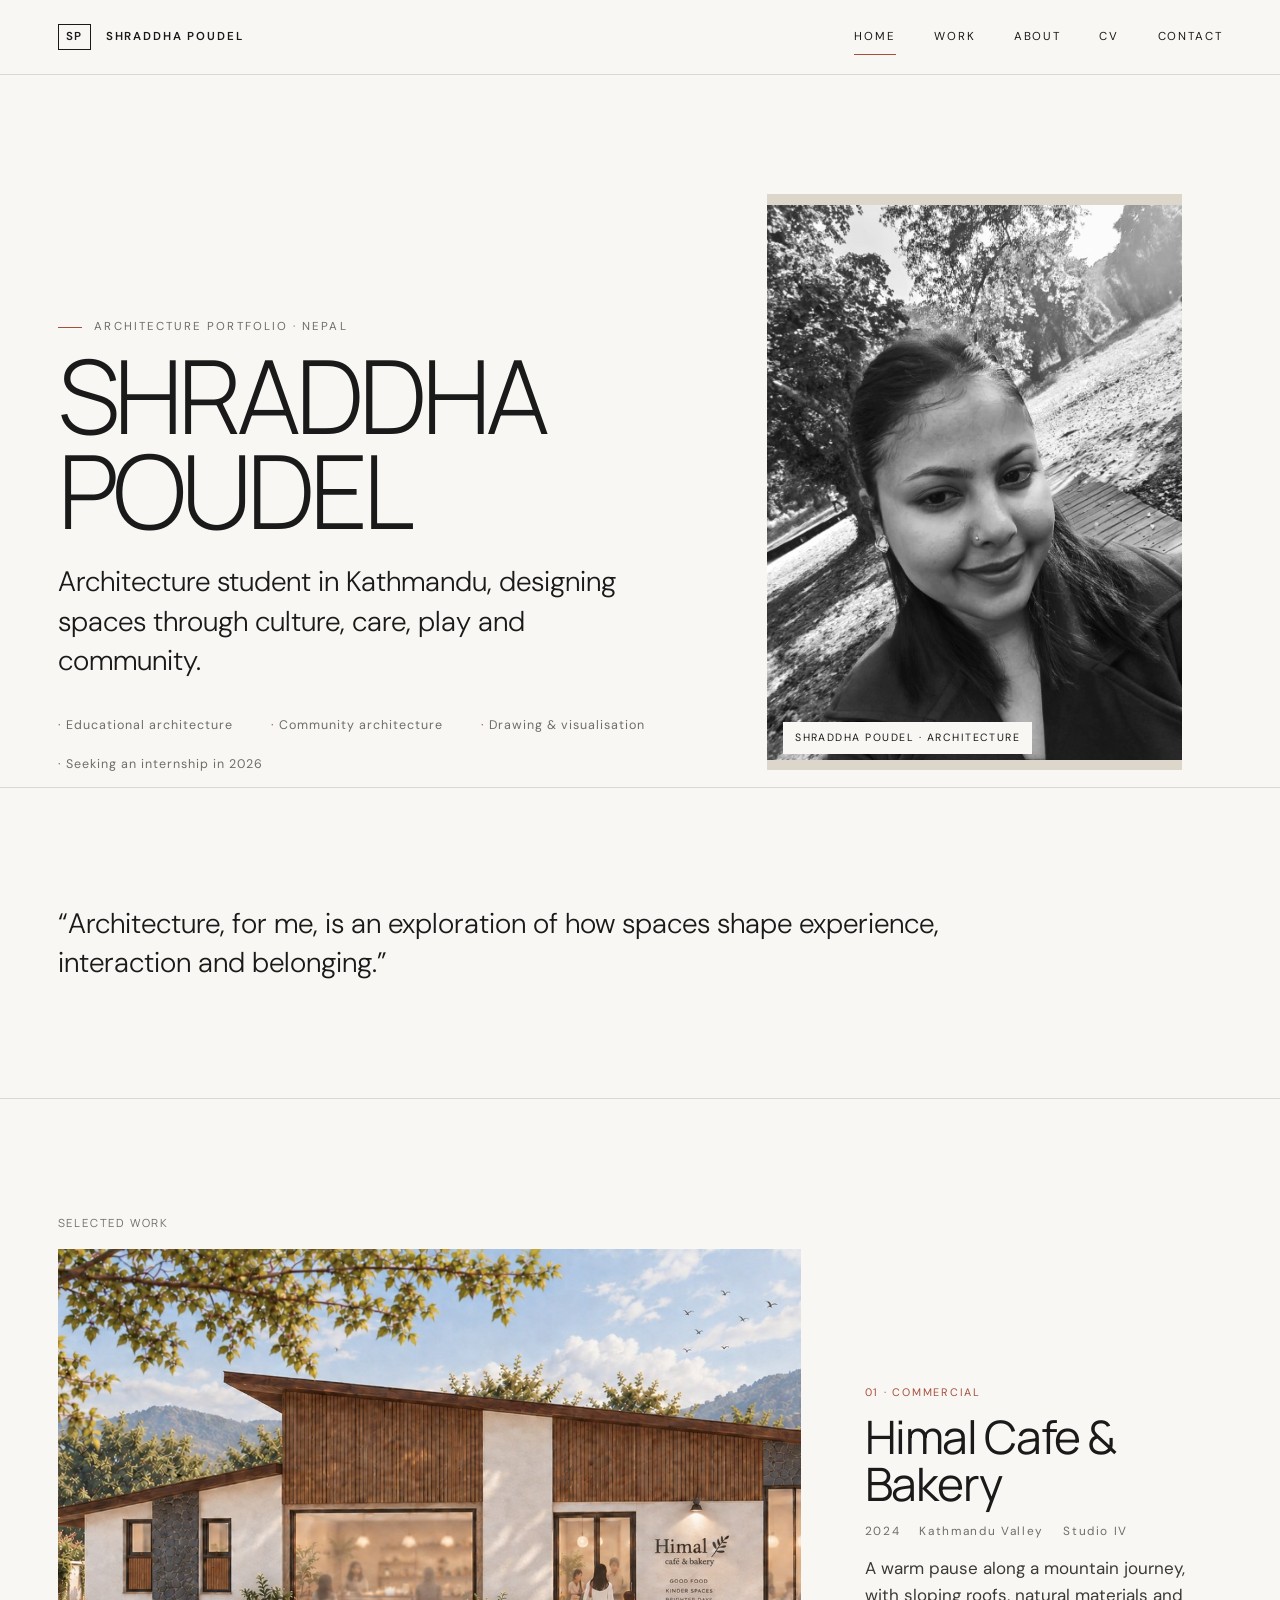
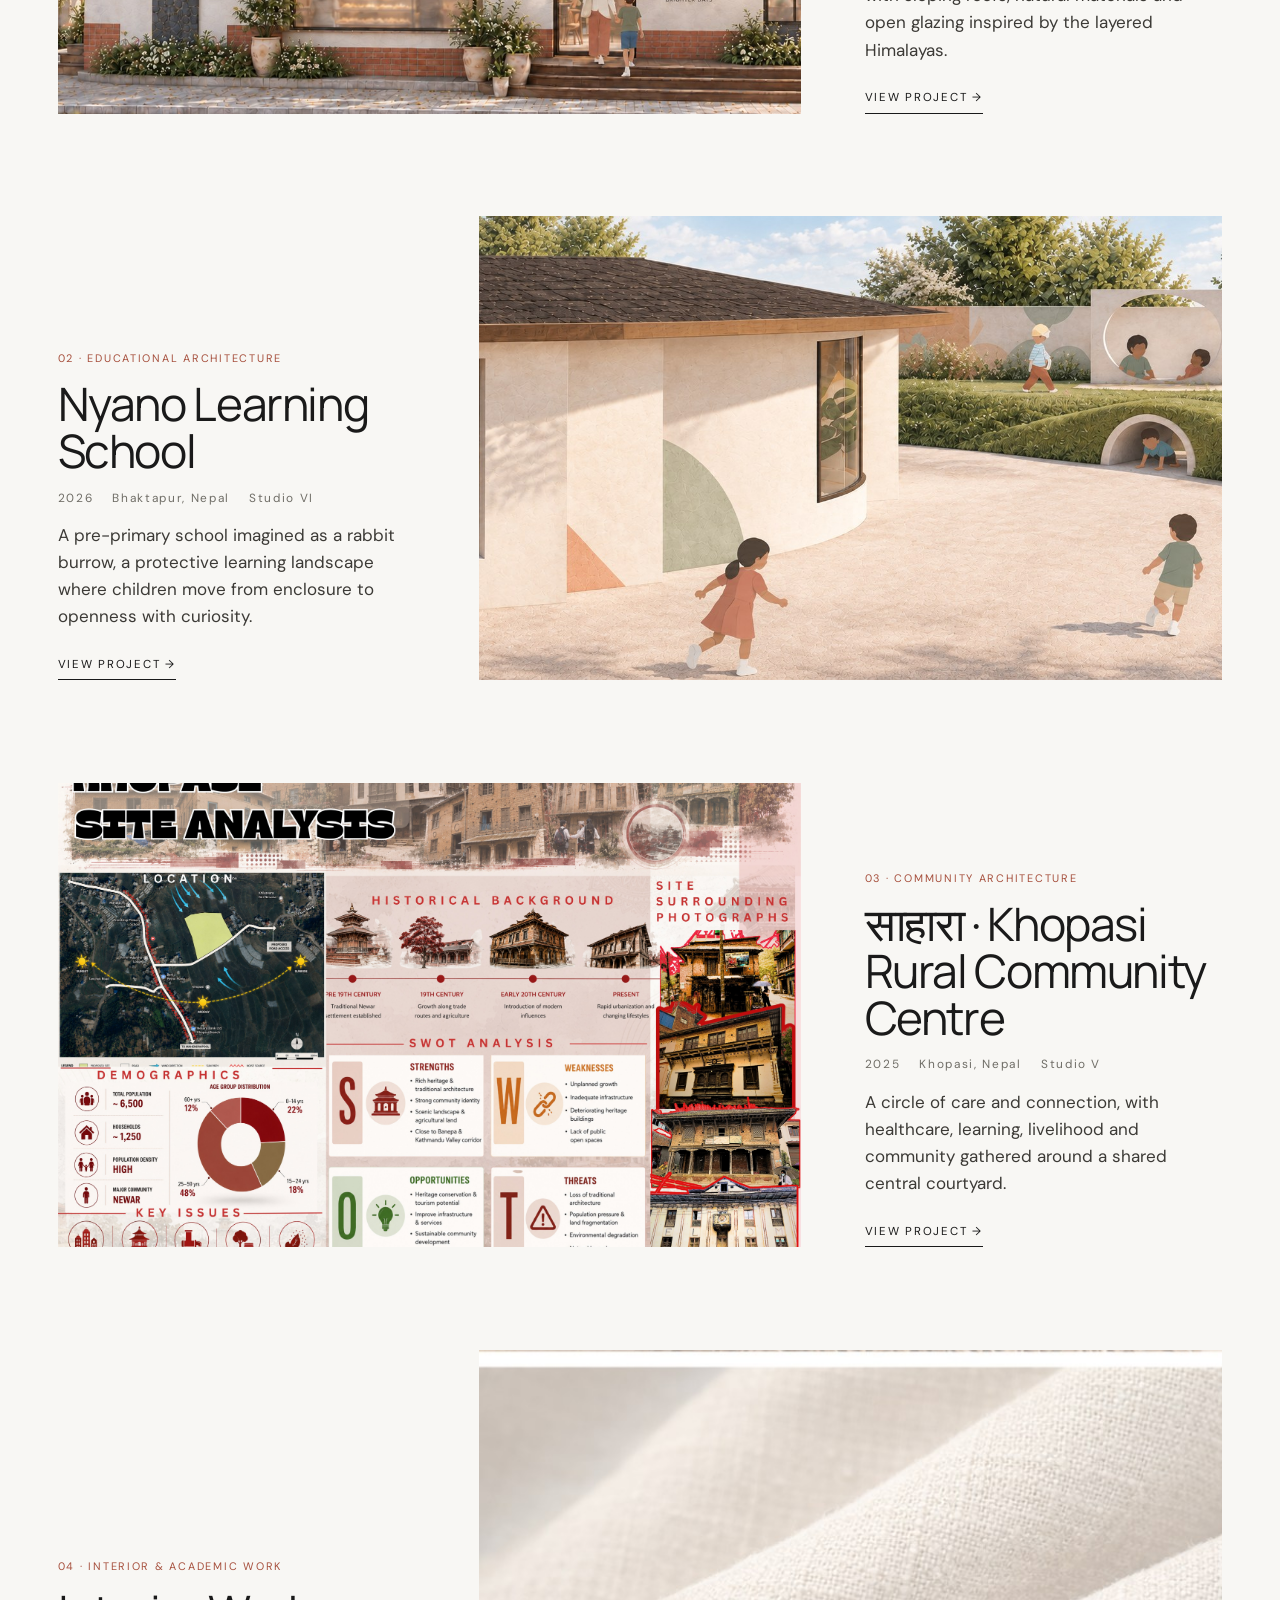
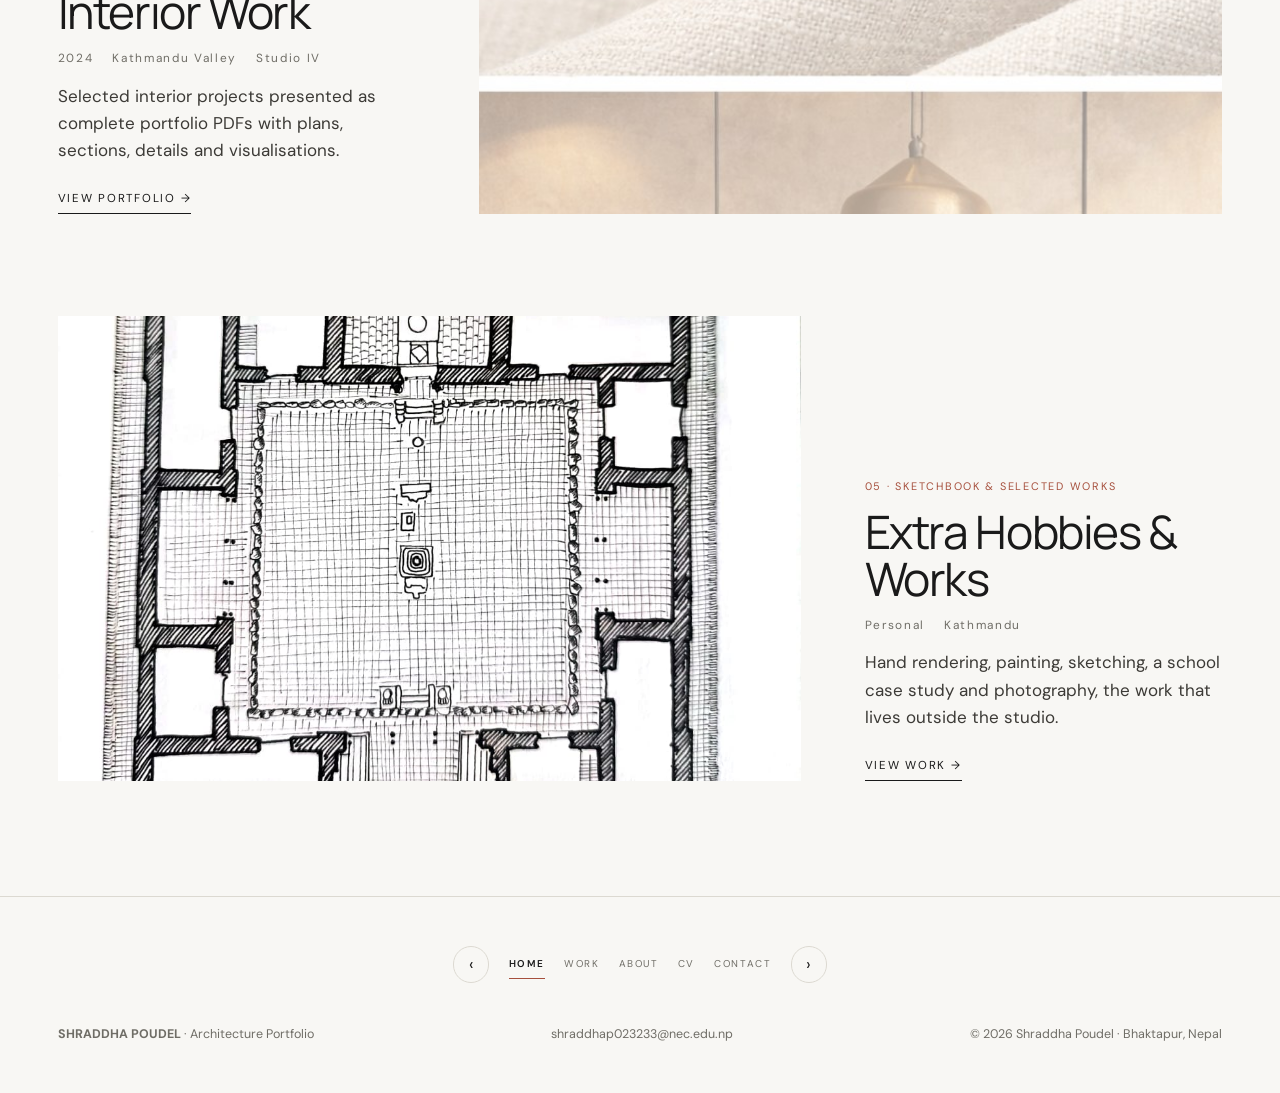
==== commit fa45aa9e: "Add loop pager in footer for ring navigation across pages; wire 404 page to main.js" ====
--- a/index.html
+++ b/index.html
@@ -139,6 +139,15 @@
 <button class="cta-fab" id="ctaFab" aria-label="Grab my CV">CV &darr;</button>
 
 <footer class="site-footer">
+  <nav class="page-loop" aria-label="Page navigation">
+    <a class="loop-arrow" href="contact.html" aria-label="Previous page: Contact">‹</a>
+    <a class="loop-dot is-current" href="index.html" aria-label="Home">Home</a>
+    <a class="loop-dot" href="work.html" aria-label="Work">Work</a>
+    <a class="loop-dot" href="about.html" aria-label="About">About</a>
+    <a class="loop-dot" href="cv.html" aria-label="Curriculum Vitae">CV</a>
+    <a class="loop-dot" href="contact.html" aria-label="Contact">Contact</a>
+    <a class="loop-arrow" href="work.html" aria-label="Next page: Work">›</a>
+  </nav>
   <div class="footer-inner">
     <div><strong>SHRADDHA POUDEL</strong> · Architecture Portfolio</div>
     <div><a href="mailto:shraddhap023233@nec.edu.np">shraddhap023233@nec.edu.np</a></div>
--- a/css/styles.css
+++ b/css/styles.css
@@ -232,18 +232,33 @@
 .page-hero .display { max-width: 22ch; }
 .page-hero .wrap { position: relative; z-index: 1; }
 
-/* soft line-art background in page heroes */
+/* ---------- hero art: atelier line-work (work/about/cv/contact) ---------- */
 .hero-art {
   position: absolute; right: clamp(1rem, 6vw, 6rem); top: 50%;
   transform: translateY(-50%);
   width: clamp(230px, 28vw, 420px); height: auto;
   pointer-events: none; z-index: 0;
-  animation: artDrift 16s ease-in-out infinite alternate;
-}
+  animation: artFadeIn 1.1s ease .1s backwards, artDrift 26s ease-in-out 1.4s infinite alternate;
+}
+@keyframes artFadeIn { from { opacity: 0; } to { opacity: 1; } }
 @keyframes artDrift {
-  from { transform: translateY(-50%) translateX(-8px) rotate(-.6deg); }
-  to   { transform: translateY(-50%) translateX(8px) rotate(.6deg); }
-}
+  from { transform: translateY(-50%) translateX(-10px) rotate(-.7deg); }
+  to   { transform: translateY(-50%) translateX(10px) rotate(.7deg); }
+}
+/* living details inside the art */
+.hero-art .art-swing { transform-box: fill-box; transform-origin: center; animation: artSwing 9s ease-in-out infinite alternate; }
+.hero-art .art-spin  { transform-box: fill-box; transform-origin: center; animation: artSpin 80s linear infinite; }
+.hero-art .art-route { stroke-dasharray: 4 7; stroke-dashoffset: 260; animation: artDraw 7s ease-in-out 1.6s infinite; }
+.hero-art .art-pulse { transform-box: fill-box; transform-origin: center; animation: artPulse 5.5s ease-in-out infinite; }
+@keyframes artSwing { from { transform: rotate(-16deg); } to { transform: rotate(16deg); } }
+@keyframes artSpin  { from { transform: rotate(0deg); } to { transform: rotate(360deg); } }
+@keyframes artDraw {
+  0%   { stroke-dashoffset: 260; opacity: .2; }
+  35%  { stroke-dashoffset: 0;   opacity: .6; }
+  80%  { stroke-dashoffset: 0;   opacity: .6; }
+  100% { stroke-dashoffset: 260; opacity: .2; }
+}
+@keyframes artPulse { 0%, 100% { opacity: .25; transform: scale(.8); } 50% { opacity: .85; transform: scale(1.2); } }
 @media (max-width: 900px) { .hero-art { opacity: .5; width: 210px; right: 1.2rem; } }
 @media (max-width: 640px) { .hero-art { display: none; } }
 
@@ -258,6 +273,10 @@
 .page-hero .lead, .hero-home .lead { animation: rise .9s cubic-bezier(.22,.61,.36,1) .22s both; }
 .hero-home .hero-visual { animation: rise 1.05s cubic-bezier(.22,.61,.36,1) .12s both; }
 .hero-home .hero-facts { animation: rise .9s cubic-bezier(.22,.61,.36,1) .34s both; }
+
+/* slow majestic drift on the hero portrait */
+.hero-home .hero-visual img { animation: kenburns 26s ease-in-out infinite alternate; }
+@keyframes kenburns { from { transform: scale(1); } to { transform: scale(1.06); } }
 
 /* ---------- work index grid ---------- */
 .work-grid {
@@ -430,6 +449,46 @@
 }
 .site-footer a:hover { color: var(--accent); }
 
+/* ---------- footer loop pager (ring navigation, mobile-first) ---------- */
+.page-loop {
+  max-width: 1600px; margin: 0 auto 2.6rem;
+  display: flex; align-items: center; justify-content: center; flex-wrap: wrap;
+  gap: .1rem;
+  animation: loopIn .9s cubic-bezier(.22,.61,.36,1) .35s backwards;
+}
+@keyframes loopIn { from { opacity: 0; transform: translateY(12px); } to { opacity: 1; transform: none; } }
+.loop-arrow {
+  display: grid; place-items: center;
+  width: 2.3rem; height: 2.3rem; margin: 0 .55rem;
+  border: 1px solid var(--line); border-radius: 50%;
+  color: var(--ink); font-size: 1.05rem; line-height: 1;
+  transition: border-color .35s ease, background .35s ease, color .35s ease, transform .4s cubic-bezier(.22,.61,.36,1);
+}
+.loop-arrow:hover, .loop-arrow:focus-visible {
+  border-color: var(--ink); background: var(--ink); color: var(--paper);
+  transform: translateX(-2px) scale(1.06);
+}
+.loop-arrow:last-child:hover, .loop-arrow:last-child:focus-visible { transform: translateX(2px) scale(1.06); }
+.loop-dot {
+  font-size: .62rem; letter-spacing: .16em; text-transform: uppercase;
+  color: var(--muted); padding: .7rem .55rem; position: relative;
+  transition: color .3s ease;
+}
+.loop-dot::after {
+  content: ""; position: absolute; left: .55rem; right: .55rem; bottom: .28rem;
+  height: 1px; background: var(--accent);
+  transform: scaleX(0); transition: transform .45s cubic-bezier(.22,.61,.36,1);
+}
+.loop-dot:hover, .loop-dot:focus-visible { color: var(--ink); }
+.loop-dot:hover::after, .loop-dot:focus-visible::after { transform: scaleX(1); }
+.loop-dot.is-current { color: var(--ink); font-weight: 600; }
+.loop-dot.is-current::after { transform: scaleX(1); }
+@media (max-width: 520px) {
+  .page-loop { gap: 0; margin-bottom: 2.2rem; }
+  .loop-dot { padding: .6rem .42rem; letter-spacing: .12em; }
+  .loop-arrow { width: 2rem; height: 2rem; margin: 0 .35rem; }
+}
+
 /* ---------- lightbox ---------- */
 .lightbox {
   position: fixed; inset: 0; z-index: 100;
@@ -466,11 +525,11 @@
 .reveal.visible { opacity: 1; transform: none; filter: none; }
 @media (prefers-reduced-motion: reduce) {
   html { scroll-behavior: auto; }
-  body, .reveal, .hero-home .hero-copy > *, .hero-home .hero-visual, .page-hero .wrap > * {
+  body, .reveal, .hero-home .hero-copy > *, .hero-home .hero-visual, .hero-home .hero-visual img, .hero-art, .hero-art *, .page-loop, .page-hero .wrap > * {
     animation: none !important; transition: none !important;
     opacity: 1; transform: none; filter: none;
+    stroke-dashoffset: 0 !important;
   }
-  .hero-art { animation: none; }
 }
 
 /* ---------- home CTA popup ---------- */
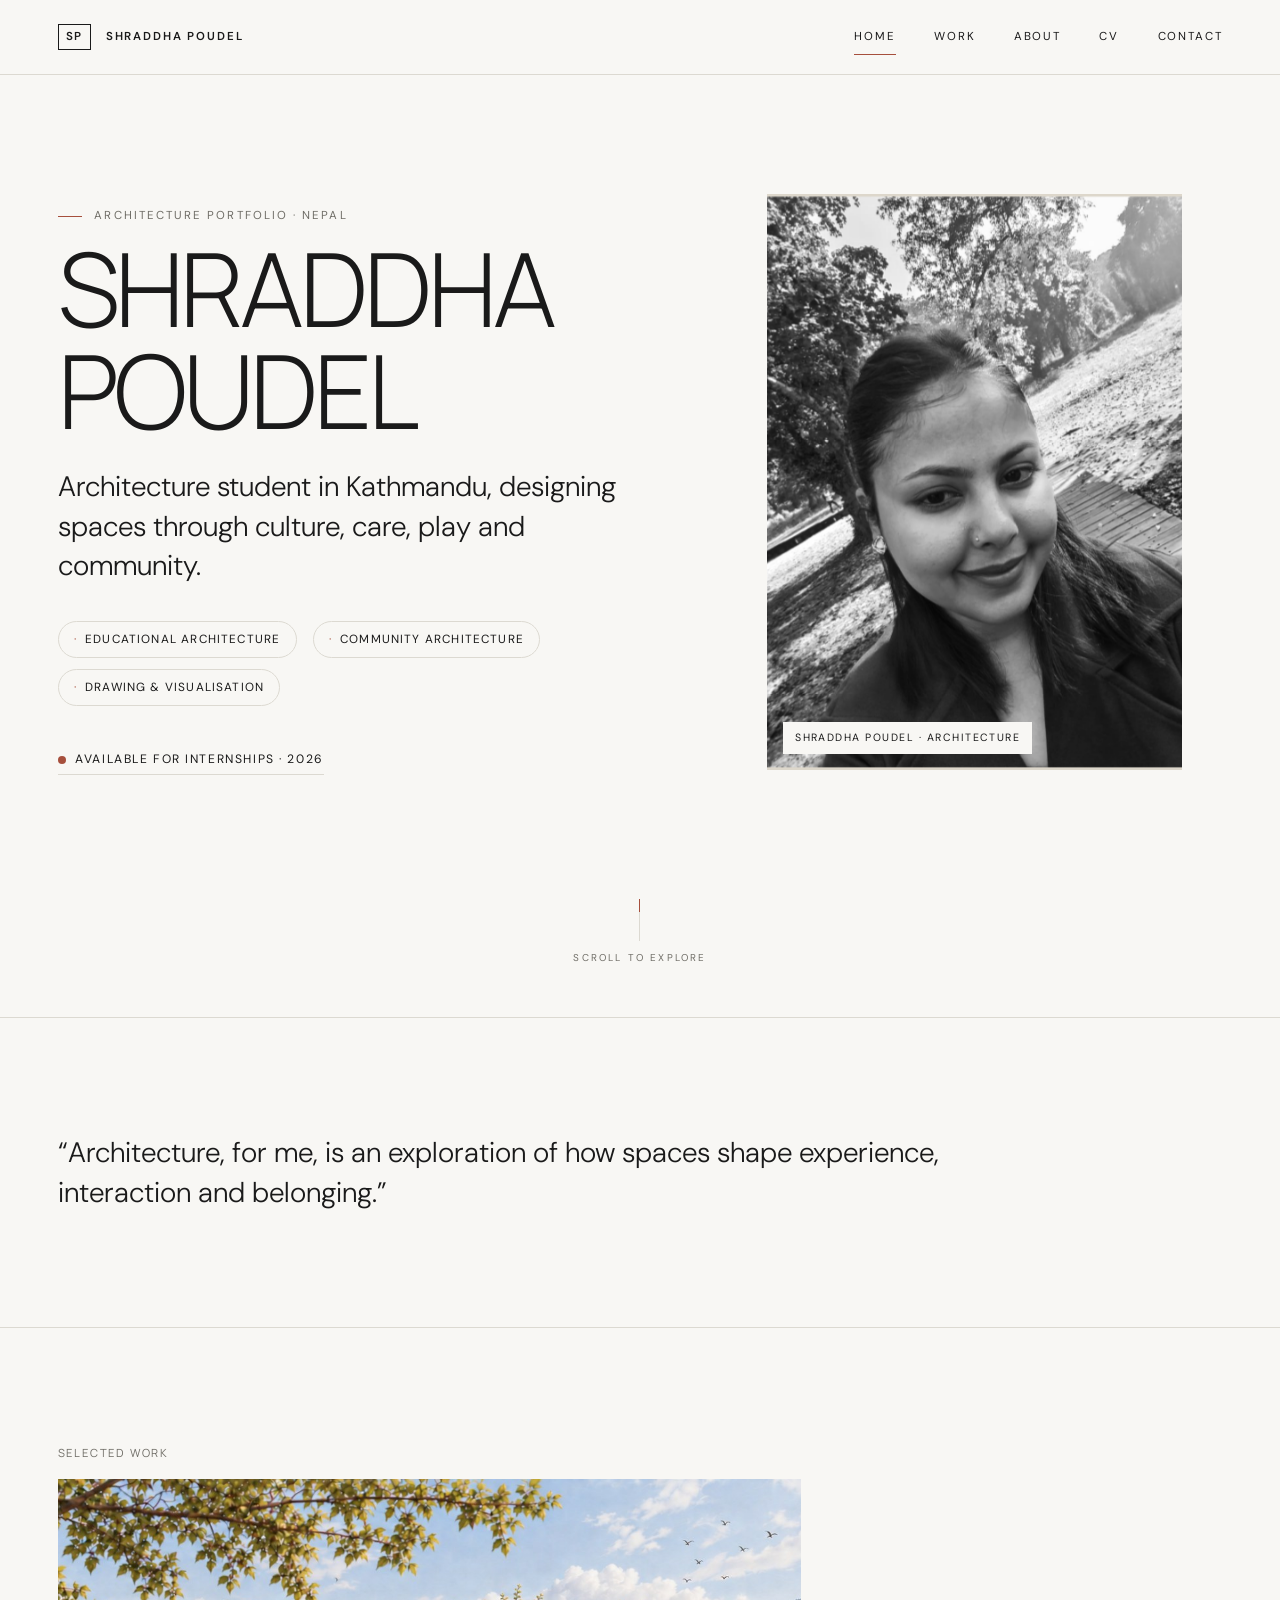
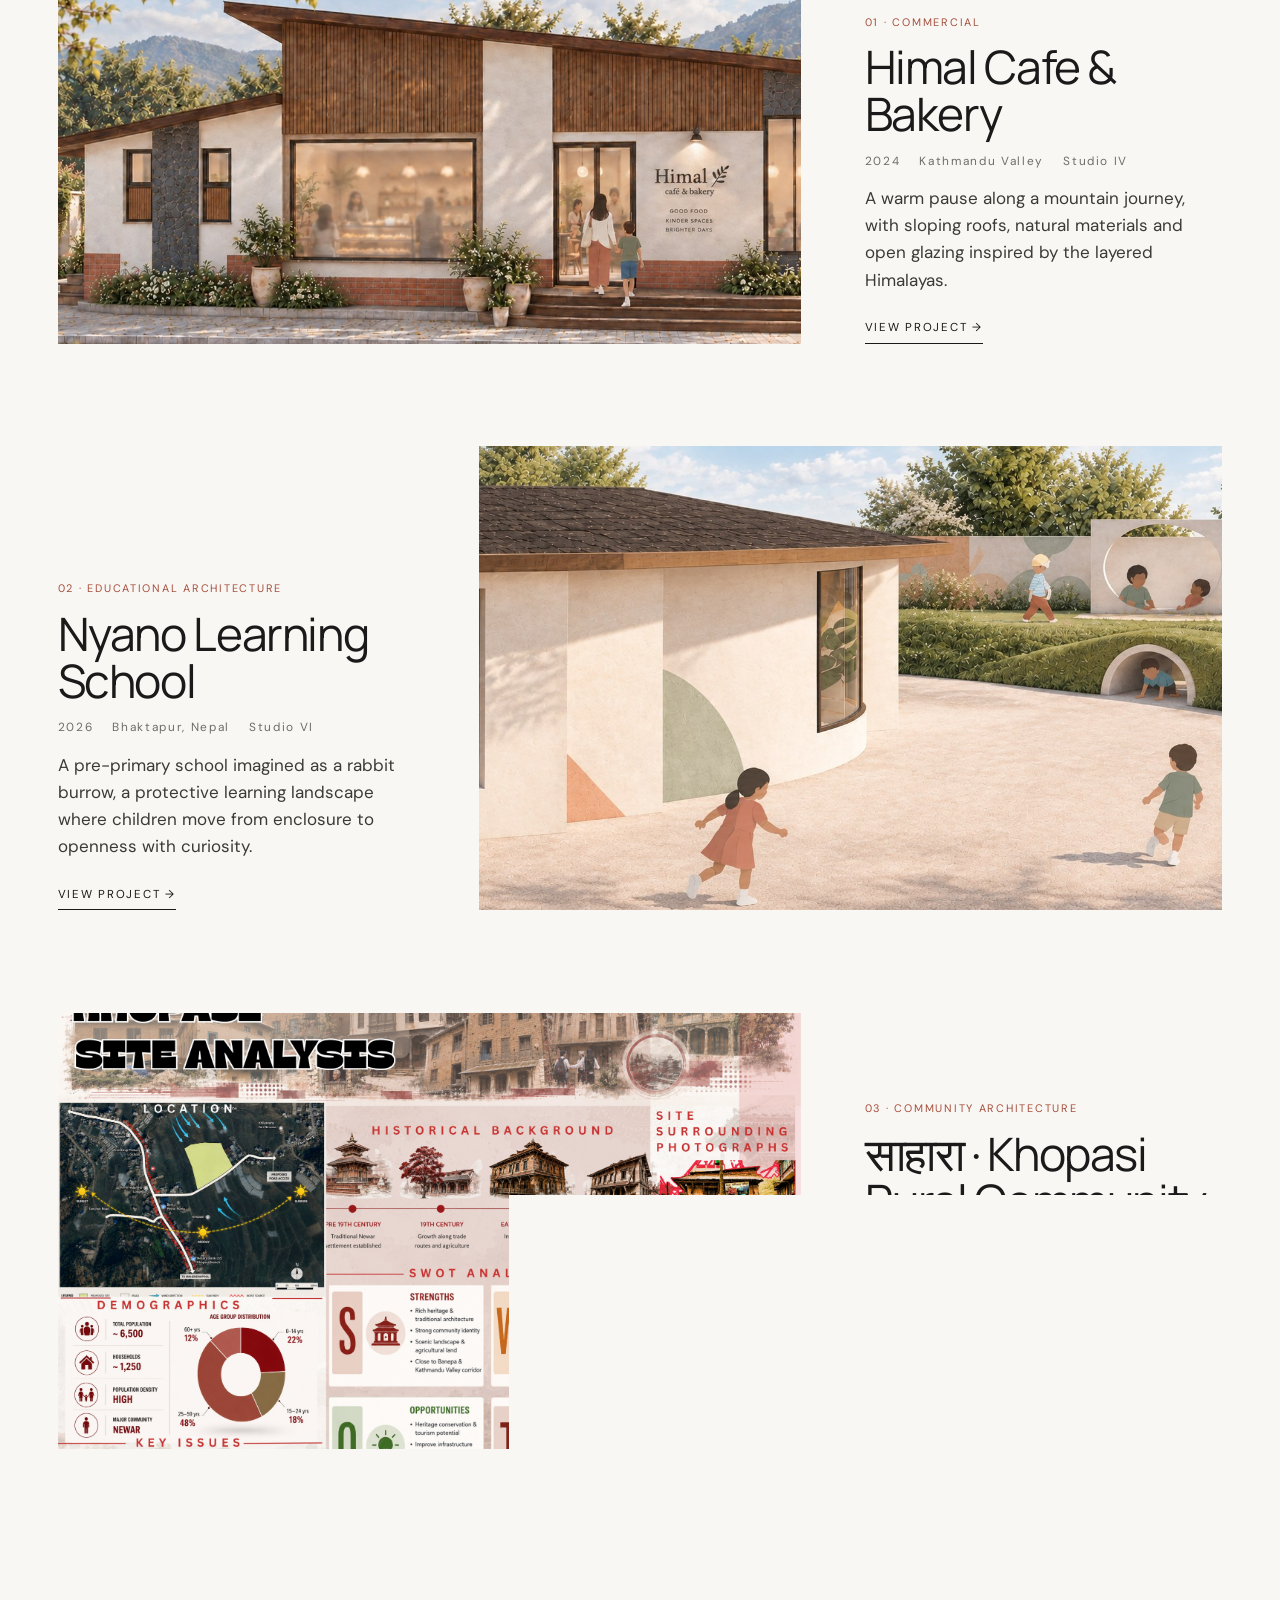
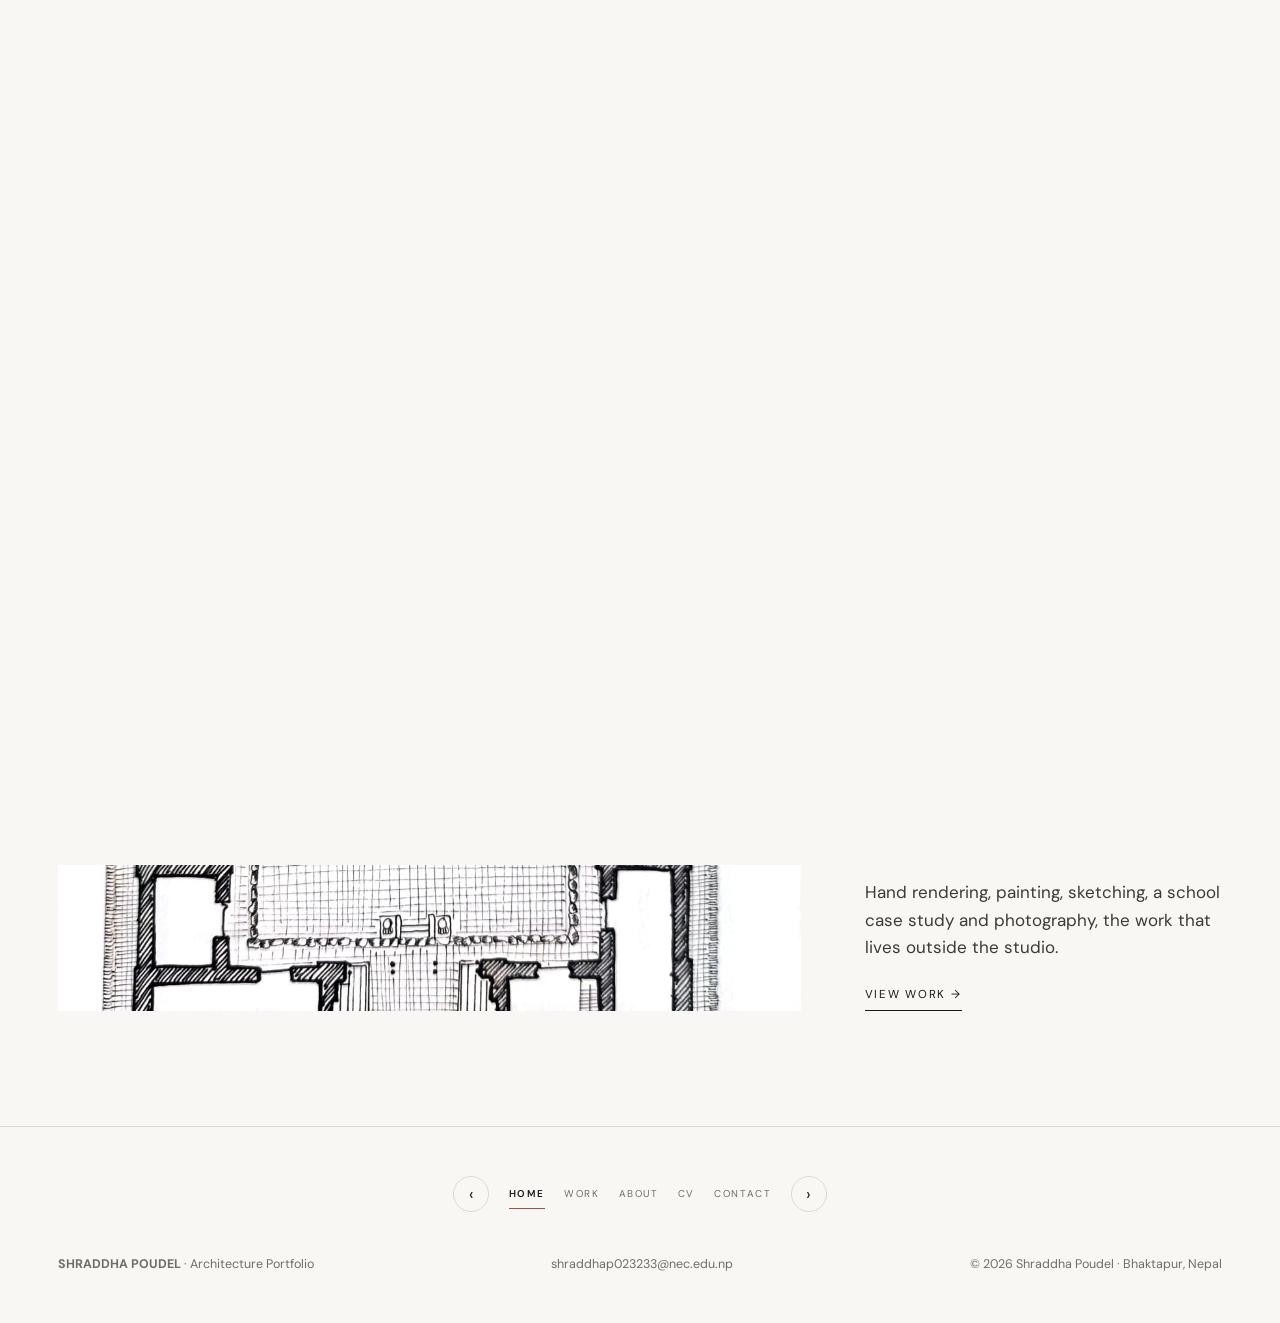
==== commit e5d5fbe4: "Harden hero layout and add pill tags, availability dot, scroll indicator, scroll zoom and accent col" ====
--- a/index.html
+++ b/index.html
@@ -15,6 +15,7 @@
 <link rel="preconnect" href="https://fonts.gstatic.com" crossorigin>
 <link href="https://fonts.googleapis.com/css2?family=DM+Sans:wght@300;400;500&family=Manrope:wght@300;400;500&display=swap" rel="stylesheet">
 <link rel="stylesheet" href="css/styles.css">
+<script defer data-domain="shraddhapoudel.github.io" src="https://plausible.io/js/script.js"></script>
 </head>
 <body>
 <a class="skip-link" href="#main">Skip to content</a>
@@ -43,20 +44,23 @@
         <h1 class="display"><span>SHRADDHA</span><span>POUDEL</span></h1>
         <p class="lead">Architecture student in Kathmandu, designing spaces through culture, care, play and community.</p>
         <ul class="hero-facts">
-          <li>Educational architecture</li>
-          <li>Community architecture</li>
-          <li>Drawing &amp; visualisation</li>
-          <li>Seeking an internship in 2026</li>
+          <li><a class="tag-pill" href="work.html#educational">Educational architecture</a></li>
+          <li><a class="tag-pill" href="work.html#community">Community architecture</a></li>
+          <li><a class="tag-pill" href="work.html#drawing">Drawing &amp; visualisation</a></li>
         </ul>
+        <p class="avail"><span class="avail-dot" aria-hidden="true"></span>Available for internships · 2026</p>
       </div>
       <figure class="hero-visual">
-        <img src="00_Profile_CV/01.portait.jpg" width="959" height="1280" alt="Portrait of Shraddha Poudel, architecture student in Kathmandu." fetchpriority="high">
+        <div class="portrait-zoom">
+          <img src="00_Profile_CV/01.portait.jpg" width="959" height="1280" alt="Portrait of Shraddha Poudel, architecture student in Kathmandu." fetchpriority="high" data-lb data-title="Portrait of Shraddha Poudel" data-caption="Portrait of Shraddha Poudel, architecture student in Kathmandu.">
+        </div>
         <figcaption>SHRADDHA POUDEL · ARCHITECTURE</figcaption>
       </figure>
+      <a class="hero-scroll" href="#statement" aria-label="Scroll to explore the work"><span class="scroll-line"><span class="scroll-dot"></span></span><span class="scroll-label">Scroll to explore</span></a>
     </section>
   </div>
 
-  <section class="section statement" aria-label="Statement">
+  <section class="section statement" id="statement" aria-label="Statement">
     <div class="wrap">
       <p class="lead reveal">“Architecture, for me, is an exploration of how spaces shape experience, interaction and belonging.”</p>
     </div>
@@ -154,6 +158,26 @@
     <div>© <span id="year"></span> Shraddha Poudel · Bhaktapur, Nepal</div>
   </div>
 </footer>
+
+<div class="lightbox" id="lightbox" aria-hidden="true">
+  <div class="lb-toolbar">
+    <span class="cap" id="lbCaption"></span>
+    <span class="lb-count" id="lbCount"></span>
+    <span class="lb-tools">
+      <button id="lbZoomOut" aria-label="Zoom out">−</button>
+      <button id="lbZoomReset" aria-label="Reset zoom">1:1</button>
+      <button id="lbZoomIn" aria-label="Zoom in">+</button>
+      <button id="lbFull" aria-label="Toggle fullscreen">Full Screen</button>
+      <button id="lbClose" aria-label="Close">✕</button>
+    </span>
+  </div>
+  <div class="lb-stage">
+    <button class="lb-nav prev" id="lbPrev" aria-label="Previous image">‹</button>
+    <img id="lbImage" alt="">
+    <button class="lb-nav next" id="lbNext" aria-label="Next image">›</button>
+    <p class="lb-hint">scroll or pinch to zoom · drag to pan</p>
+  </div>
+</div>
 
 <script>
   document.getElementById("year").textContent = new Date().getFullYear();
--- a/css/styles.css
+++ b/css/styles.css
@@ -16,10 +16,11 @@
 }
 
 * { box-sizing: border-box; }
-html { scroll-behavior: smooth; }
+html { scroll-behavior: smooth; overflow-x: clip; }
 
 body {
   margin: 0;
+  overflow-x: clip;
   background: var(--paper);
   color: var(--ink);
   font-family: var(--sans);
@@ -61,8 +62,8 @@
   font-family: var(--display);
   font-size: clamp(2.6rem, 8vw, 7rem);
   font-weight: 300;
-  line-height: .92;
-  letter-spacing: -.05em;
+  line-height: 1;
+  letter-spacing: -.04em;
   margin: 0 0 1.6rem;
 }
 .display span { display: block; }
@@ -152,13 +153,20 @@
 /* ---------- home hero ---------- */
 .hero-home {
   display: grid;
-  grid-template-columns: 1.1fr .9fr;
+  grid-template-columns: minmax(0, 1.1fr) minmax(0, .9fr);
   gap: clamp(2rem, 5vw, 6rem);
   align-items: end;
-  padding: clamp(4rem, 8vw, 7rem) 0 0;
-}
+  padding: clamp(4rem, 8vw, 7rem) 0 clamp(2rem, 4vw, 3.5rem);
+}
+.hero-home > * { min-width: 0; }
 .hero-home .hero-visual { position: relative; overflow: hidden; background: #ddd7cb; display: flex; align-items: center; justify-content: center; }
-.hero-home .hero-visual img { width: 100%; height: min(64vh, 700px); object-fit: contain; }
+.portrait-zoom { width: 100%; display: flex; align-items: center; justify-content: center; }
+.hero-home .hero-visual img {
+  width: 100%; height: min(64vh, 700px); object-fit: contain;
+  filter: saturate(.82);
+  transition: filter .7s ease, transform .9s cubic-bezier(.22,.61,.36,1);
+}
+.hero-home .hero-visual:hover img { filter: saturate(1); transform: scale(1.025); }
 .hero-home .hero-visual figcaption {
   position: absolute; left: 1rem; bottom: 1rem;
   background: var(--paper); padding: .5rem .75rem;
@@ -166,11 +174,57 @@
 }
 .hero-facts {
   margin-top: 2.2rem;
-  display: flex; flex-wrap: wrap; gap: 1.2rem 2.4rem;
+  display: flex; flex-wrap: wrap; gap: .7rem 1rem;
   list-style: none; padding: 0;
-  font-size: .78rem; letter-spacing: .08em; color: var(--muted);
-}
-.hero-facts li::before { content: "· "; color: var(--accent); }
+}
+.tag-pill {
+  display: inline-flex; align-items: center; gap: .5rem;
+  padding: .5rem .95rem;
+  border: 1px solid var(--line); border-radius: 999px;
+  color: var(--ink);
+  font-size: .74rem; letter-spacing: .1em; text-transform: uppercase;
+  transition: border-color .35s, background .35s, color .35s, transform .35s;
+}
+.tag-pill::before { content: "·"; color: var(--accent); }
+.tag-pill:hover, .tag-pill:focus-visible {
+  border-color: var(--accent); background: var(--ink); color: var(--paper);
+  transform: translateY(-2px);
+}
+.tag-pill:focus-visible { outline: 2px solid var(--accent); outline-offset: 2px; }
+.avail {
+  display: inline-flex; align-items: center; gap: .6rem;
+  margin-top: 1.7rem;
+  font-size: .76rem; letter-spacing: .13em; text-transform: uppercase;
+  color: var(--ink); border-bottom: 1px solid var(--line); padding-bottom: .3rem;
+}
+.avail-dot {
+  width: 8px; height: 8px; border-radius: 50%;
+  background: var(--accent);
+  animation: availPulse 2.4s ease-in-out infinite;
+}
+@keyframes availPulse {
+  0%   { box-shadow: 0 0 0 0 rgba(166, 79, 60, .4); }
+  60%  { box-shadow: 0 0 0 9px rgba(166, 79, 60, 0); }
+  100% { box-shadow: 0 0 0 0 rgba(166, 79, 60, 0); }
+}
+.hero-scroll {
+  grid-column: 1 / -1; justify-self: center;
+  display: flex; flex-direction: column; align-items: center; gap: .55rem;
+  margin-top: clamp(2rem, 4vw, 3rem);
+  text-transform: uppercase; font-size: .62rem; letter-spacing: .22em;
+  color: var(--muted); transition: color .3s;
+}
+.hero-scroll:hover { color: var(--ink); }
+.scroll-line { position: relative; width: 1px; height: 42px; background: var(--line); overflow: hidden; }
+.scroll-dot { position: absolute; left: 0; top: 0; width: 1px; height: 13px; background: var(--accent); animation: scrollDot 2s cubic-bezier(.4, 0, .2, 1) infinite; }
+@keyframes scrollDot {
+  0%   { transform: translateY(-13px); opacity: 0; }
+  35%  { opacity: 1; }
+  100% { transform: translateY(42px); opacity: 0; }
+}
+#statement, .work-tile[id] { scroll-margin-top: 100px; }
+.hash-highlight { animation: hashFlash 1.9s ease; }
+@keyframes hashFlash { 0%, 55% { box-shadow: 0 0 0 3px var(--accent); } 100% { box-shadow: 0 0 0 3px transparent; } }
 @media (max-width: 900px) {
   .hero-home { grid-template-columns: 1fr; }
   .hero-home .hero-visual img { height: 52vh; }
@@ -269,14 +323,14 @@
 }
 @keyframes pageIn { from { opacity: 0; } to { opacity: 1; } }
 .page-hero .eyebrow, .hero-home .eyebrow { animation: rise .75s cubic-bezier(.22,.61,.36,1) both; }
-.page-hero .display, .hero-home .display { animation: rise .9s cubic-bezier(.22,.61,.36,1) .09s both; }
-.page-hero .lead, .hero-home .lead { animation: rise .9s cubic-bezier(.22,.61,.36,1) .22s both; }
-.hero-home .hero-visual { animation: rise 1.05s cubic-bezier(.22,.61,.36,1) .12s both; }
-.hero-home .hero-facts { animation: rise .9s cubic-bezier(.22,.61,.36,1) .34s both; }
-
-/* slow majestic drift on the hero portrait */
-.hero-home .hero-visual img { animation: kenburns 26s ease-in-out infinite alternate; }
-@keyframes kenburns { from { transform: scale(1); } to { transform: scale(1.06); } }
+.page-hero .display, .hero-home .display { animation: rise .9s cubic-bezier(.22,.61,.36,1) .1s both; }
+.page-hero .lead, .hero-home .lead { animation: rise .9s cubic-bezier(.22,.61,.36,1) .24s both; }
+.hero-home .hero-visual { animation: rise 1.05s cubic-bezier(.22,.61,.36,1) .14s both; }
+.hero-home .hero-facts { animation: rise .9s cubic-bezier(.22,.61,.36,1) .38s both; }
+.hero-home .avail { animation: rise .9s cubic-bezier(.22,.61,.36,1) .52s both; }
+.hero-home .hero-scroll { animation: rise .9s cubic-bezier(.22,.61,.36,1) .68s both; }
+
+/* hero portrait movement is handled by a scroll-linked zoom in js/main.js */
 
 /* ---------- work index grid ---------- */
 .work-grid {
@@ -334,6 +388,63 @@
 .figure { margin: 0 0 clamp(3.5rem, 7vw, 6rem); }
 .figure img { width: 100%; background: #e5e1d7; cursor: zoom-in; transition: transform .8s cubic-bezier(.22,.61,.36,1); }
 .figure:hover img { transform: scale(1.006); }
+/* tall portrait figures fit a laptop viewport at once; the full-resolution file is untouched */
+@media (min-width: 900px) {
+  .figure > img,
+  .slide-face > img {
+    max-height: 70vh;
+    width: auto;
+    max-width: 100%;
+    display: block;
+    margin-inline: auto;
+  }
+}
+
+/* dual-face drawing: a figure whose back slides in behind the front */
+.slide-pair { display: grid; position: relative; }
+.slide-face {
+  grid-area: 1 / 1; margin: 0; position: relative;
+  transition: transform .55s cubic-bezier(.22,.61,.36,1), opacity .4s ease, visibility 0s linear .55s;
+}
+.slide-face + .slide-face {
+  transform: translateX(104%); opacity: 0; visibility: hidden; pointer-events: none;
+  transition: transform .55s cubic-bezier(.22,.61,.36,1), opacity .4s ease, visibility 0s linear .55s;
+}
+.slide-pair.show-back .slide-face:first-child {
+  transform: translateX(-104%); opacity: 0; visibility: hidden; pointer-events: none;
+}
+.slide-pair.show-back .slide-face + .slide-face {
+  transform: translateX(0); opacity: 1; visibility: visible; pointer-events: auto;
+  transition: transform .55s cubic-bezier(.22,.61,.36,1), opacity .4s ease, visibility 0s;
+}
+.slide-btn {
+  position: absolute; right: 1rem; bottom: 1rem; z-index: 3;
+  width: 2.75rem; height: 2.75rem; border-radius: 50%;
+  display: grid; place-items: center;
+  border: 1px solid rgba(255,255,255,.75);
+  background: rgba(20,20,18,.55);
+  color: #fff; font-size: 1.35rem; line-height: 1; cursor: pointer;
+  transition: background .25s ease, transform .25s ease;
+}
+.slide-btn:hover, .slide-btn:focus-visible { background: rgba(20,20,18,.82); transform: scale(1.07); outline: none; }
+.slide-btn:focus-visible { box-shadow: 0 0 0 3px rgba(255,255,255,.55); }
+.slide-counter {
+  position: absolute; top: 1rem; right: 1rem; z-index: 3;
+  font-size: .68rem; letter-spacing: .16em; text-transform: uppercase;
+  color: #fff; background: rgba(20,20,18,.6);
+  border: 1px solid rgba(255,255,255,.5);
+  padding: .4rem .7rem; border-radius: 2rem;
+  pointer-events: none;
+}
+.cad-title {
+  position: absolute; top: 1rem; left: 1rem; z-index: 3;
+  font-size: clamp(.72rem, 1.7vw, .9rem);
+  font-weight: 500; letter-spacing: .2em; text-transform: uppercase;
+  color: #23211d; background: rgba(255,255,255,.88);
+  border-bottom: 2px solid #23211d;
+  padding: .5rem .85rem .45rem;
+  pointer-events: none;
+}
 .figure img.lb { cursor: zoom-in; }
 .figure figcaption {
   display: flex; gap: 1.5rem; justify-content: space-between; align-items: baseline;
@@ -489,34 +600,57 @@
   .loop-arrow { width: 2rem; height: 2rem; margin: 0 .35rem; }
 }
 
-/* ---------- lightbox ---------- */
+/* ---------- lightbox (full-screen with zoom) ---------- */
 .lightbox {
   position: fixed; inset: 0; z-index: 100;
   background: rgba(20,20,18,.97);
   color: #fff;
   display: none;
-  grid-template-rows: 58px 1fr;
-}
+  grid-template-rows: auto 1fr;
+}
+.lightbox:fullscreen, .lightbox:-webkit-full-screen { display: grid; background: #141412; }
 .lightbox.open { display: grid; }
 .lb-toolbar {
   display: flex; justify-content: space-between; align-items: center;
-  padding: 0 1rem; gap: 1rem;
+  flex-wrap: wrap; padding: .4rem 1rem; gap: .5rem 1rem;
   border-bottom: 1px solid #3a3a37;
   font-size: .74rem; letter-spacing: .1em;
 }
-.lb-toolbar .cap { max-width: 60%; overflow: hidden; text-overflow: ellipsis; white-space: nowrap; }
+.lb-toolbar .cap { max-width: 40%; overflow: hidden; text-overflow: ellipsis; white-space: nowrap; }
 .lb-toolbar button, .lb-nav {
   border: 0; background: transparent; color: #fff;
   padding: .65rem .8rem; cursor: pointer;
 }
 .lb-toolbar button:hover, .lb-nav:hover { background: rgba(255,255,255,.1); }
-.lb-stage { overflow: auto; display: grid; place-items: center; padding: 1rem; }
-.lb-stage img { max-width: 90vw; max-height: 82vh; object-fit: contain; }
-.lb-nav { position: absolute; top: 50%; transform: translateY(-50%); font-size: 1.7rem; }
+.lb-tools { display: flex; align-items: center; gap: .2rem; }
+.lb-tools button { font-size: .85rem; line-height: 1; padding: .45rem .55rem; }
+.lb-tools #lbZoomReset { font-size: .62rem; letter-spacing: .04em; }
+.lb-tools #lbFull { font-size: .6rem; letter-spacing: .07em; }
+.lb-stage {
+  position: relative; overflow: hidden;
+  display: grid; place-items: center; padding: 1rem;
+  cursor: grab; touch-action: none;
+  user-select: none; -webkit-user-select: none;
+}
+.lb-stage.grabbing { cursor: grabbing; }
+.lb-stage img {
+  max-width: 90vw; max-height: 82vh; object-fit: contain;
+  transform-origin: 0 0; will-change: transform;
+  transition: transform .18s ease-out;
+}
+.lb-stage.no-anim img { transition: none; }
+.lb-nav { position: absolute; top: 50%; transform: translateY(-50%); font-size: 1.7rem; z-index: 2; }
 .lb-nav.prev { left: .6rem; } .lb-nav.next { right: .6rem; }
 .lb-count { color: rgba(255,255,255,.5); font-size: .68rem; }
+.lb-hint {
+  position: absolute; left: 1rem; right: 1rem; bottom: .9rem;
+  text-align: center; font-size: .66rem; letter-spacing: .09em; text-transform: uppercase;
+  color: rgba(255,255,255,.62); pointer-events: none;
+  opacity: 0; transition: opacity .45s ease;
+}
+.lightbox.hint-on .lb-hint { opacity: 1; }
 .lightbox.open { animation: lbFade .3s ease both; }
-.lb-stage img { animation: lbZoom .5s cubic-bezier(.22,.61,.36,1) both; }
+.lightbox.open .lb-stage { animation: lbZoom .5s cubic-bezier(.22,.61,.36,1) both; }
 @keyframes lbFade { from { opacity: 0; } to { opacity: 1; } }
 @keyframes lbZoom { from { opacity: 0; transform: scale(.96); } to { opacity: 1; transform: none; } }
 
@@ -525,11 +659,14 @@
 .reveal.visible { opacity: 1; transform: none; filter: none; }
 @media (prefers-reduced-motion: reduce) {
   html { scroll-behavior: auto; }
-  body, .reveal, .hero-home .hero-copy > *, .hero-home .hero-visual, .hero-home .hero-visual img, .hero-art, .hero-art *, .page-loop, .page-hero .wrap > * {
+  body, .reveal, .hero-home .hero-copy > *, .hero-home .hero-visual, .hero-home .hero-visual img, .hero-home .hero-scroll, .hero-scroll .scroll-dot, .avail-dot, .tag-pill, .hero-art, .hero-art *, .page-loop, .page-hero .wrap > * {
     animation: none !important; transition: none !important;
     opacity: 1; transform: none; filter: none;
     stroke-dashoffset: 0 !important;
   }
+}
+@media (prefers-reduced-motion: reduce) {
+  .slide-face, .slide-btn { transition: none; }
 }
 
 /* ---------- home CTA popup ---------- */
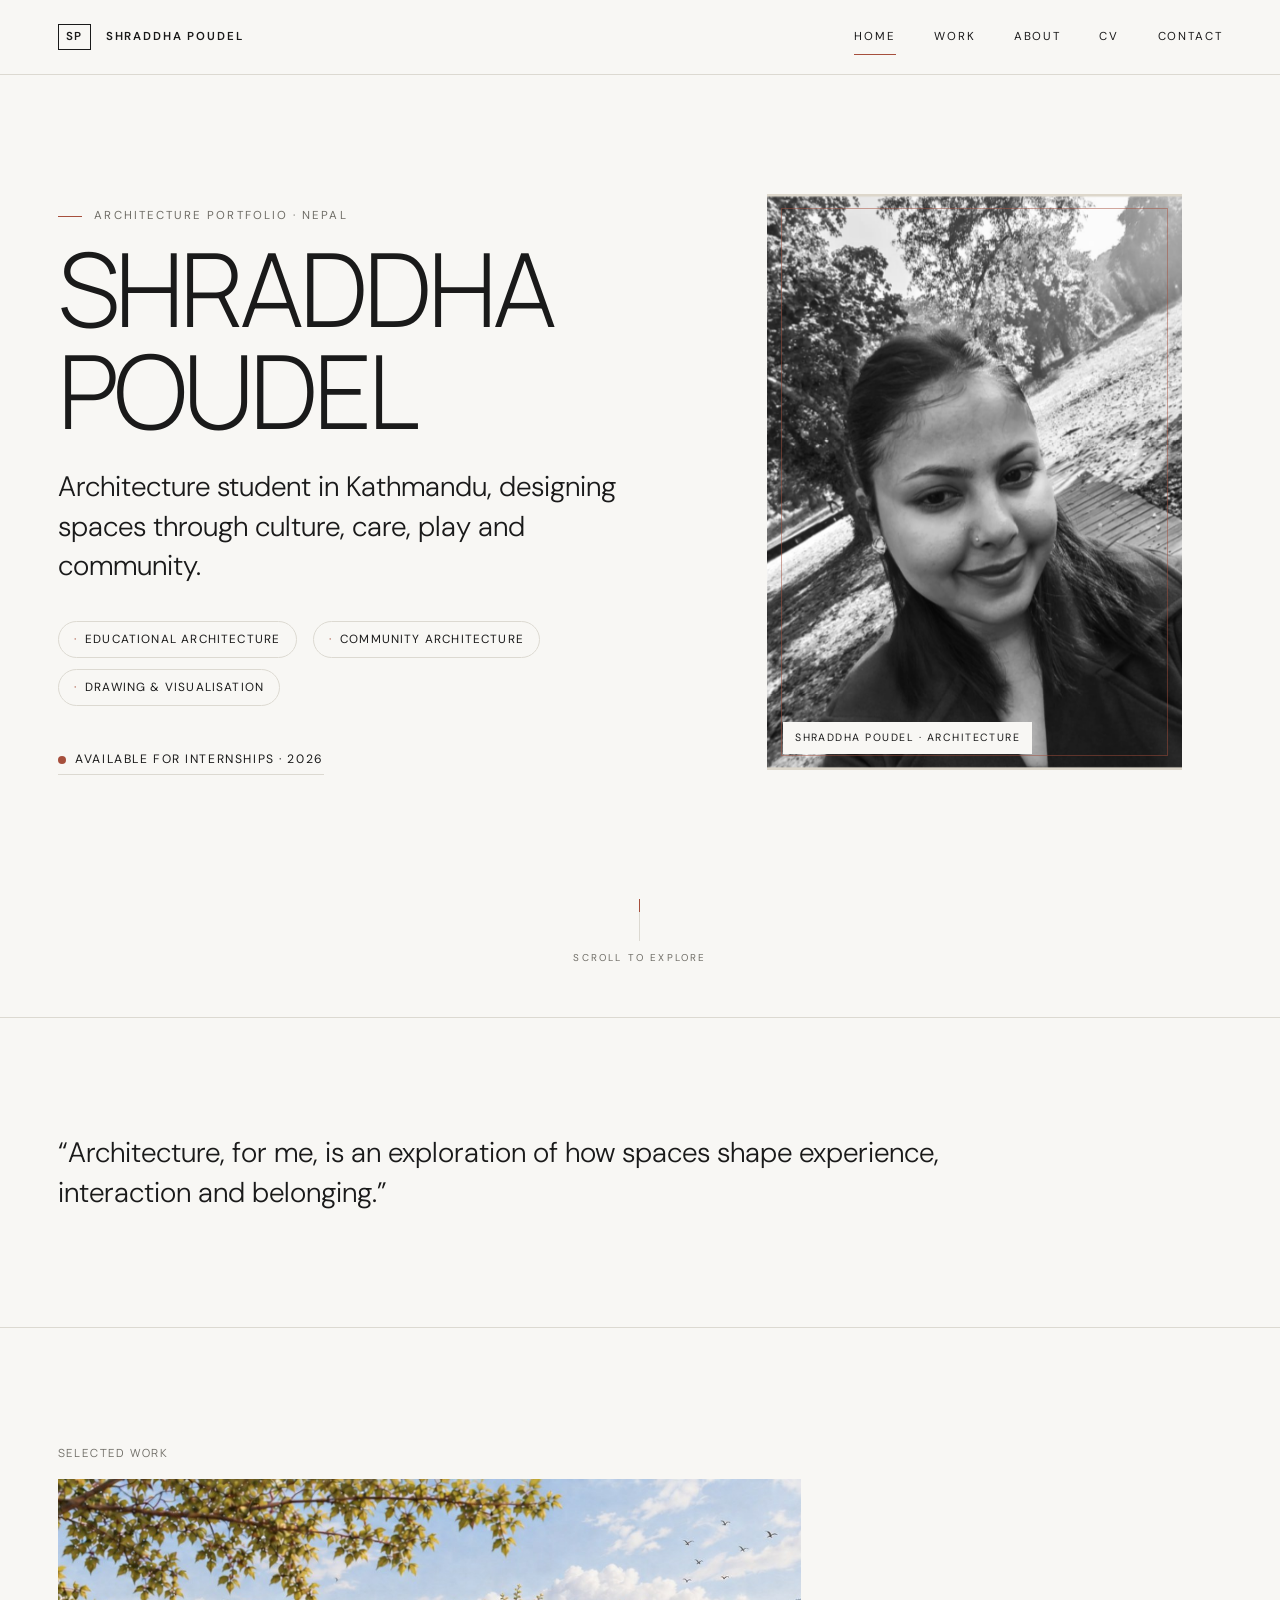
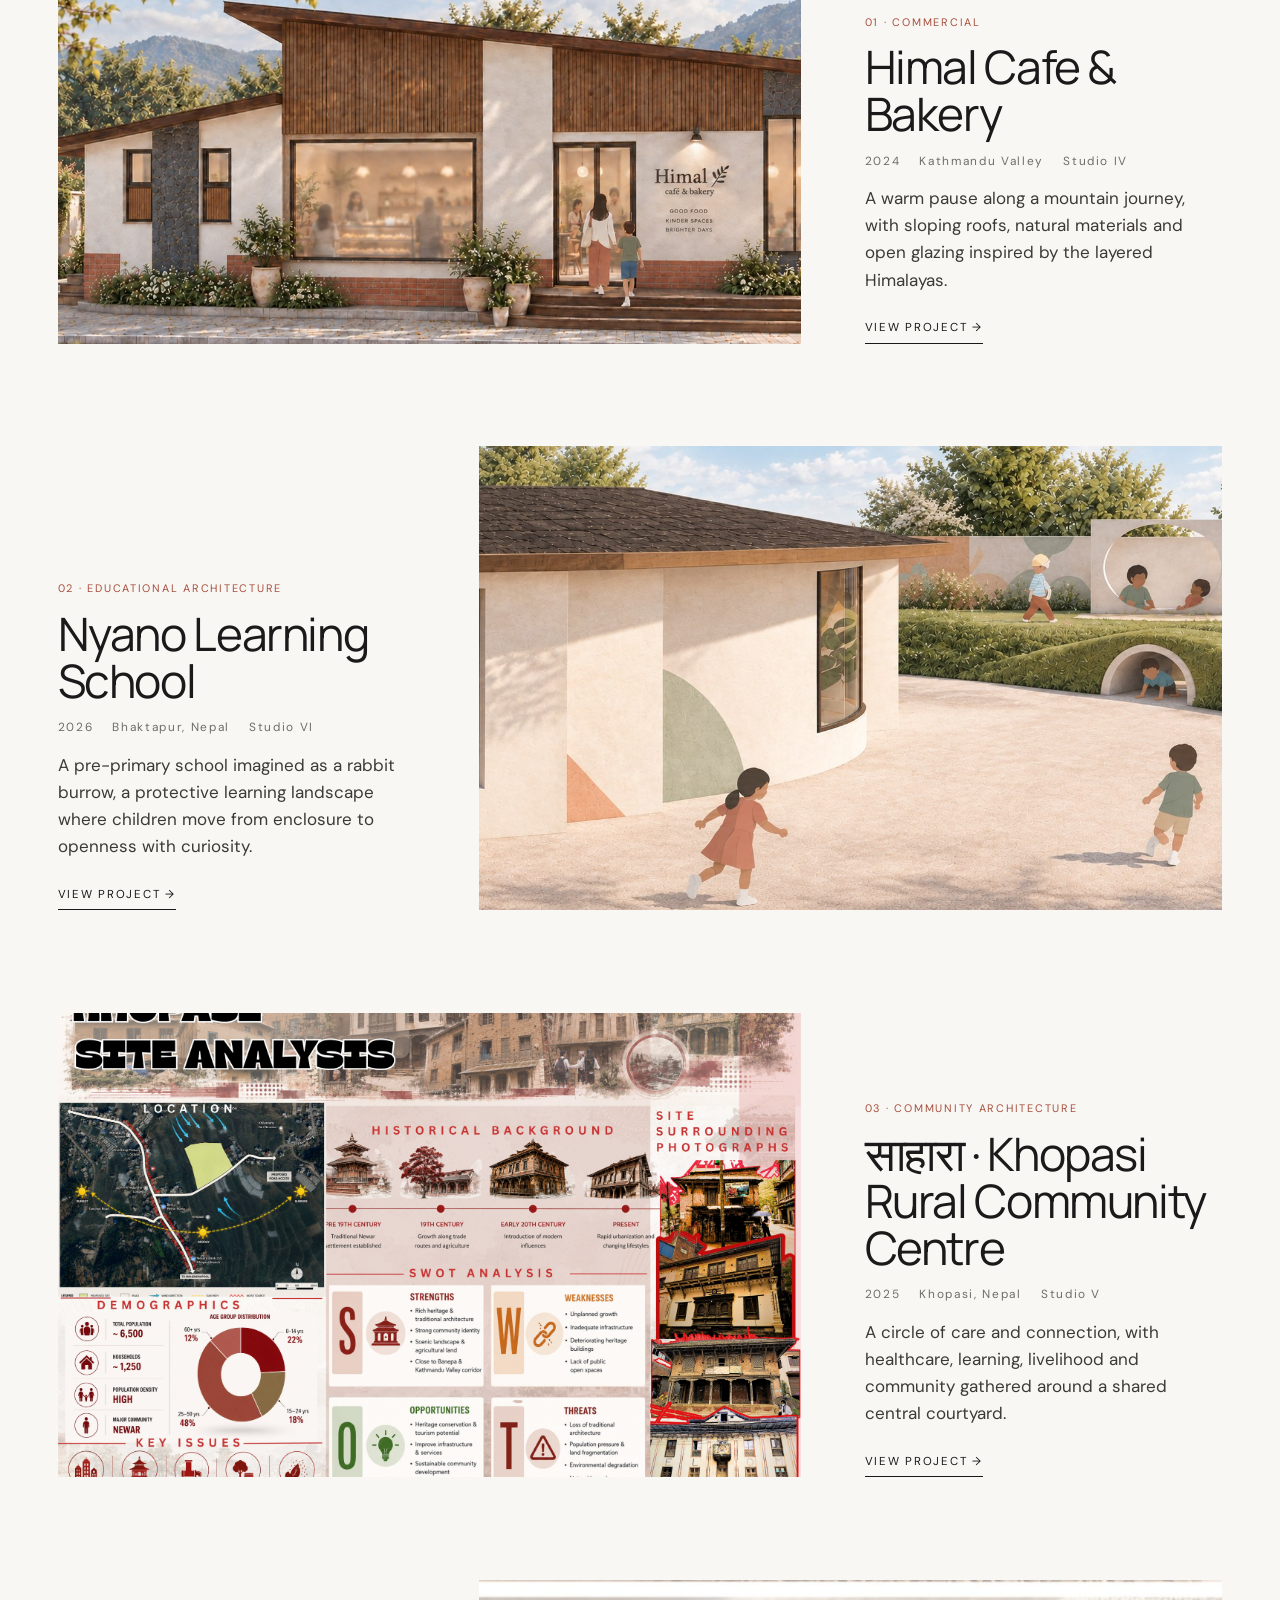
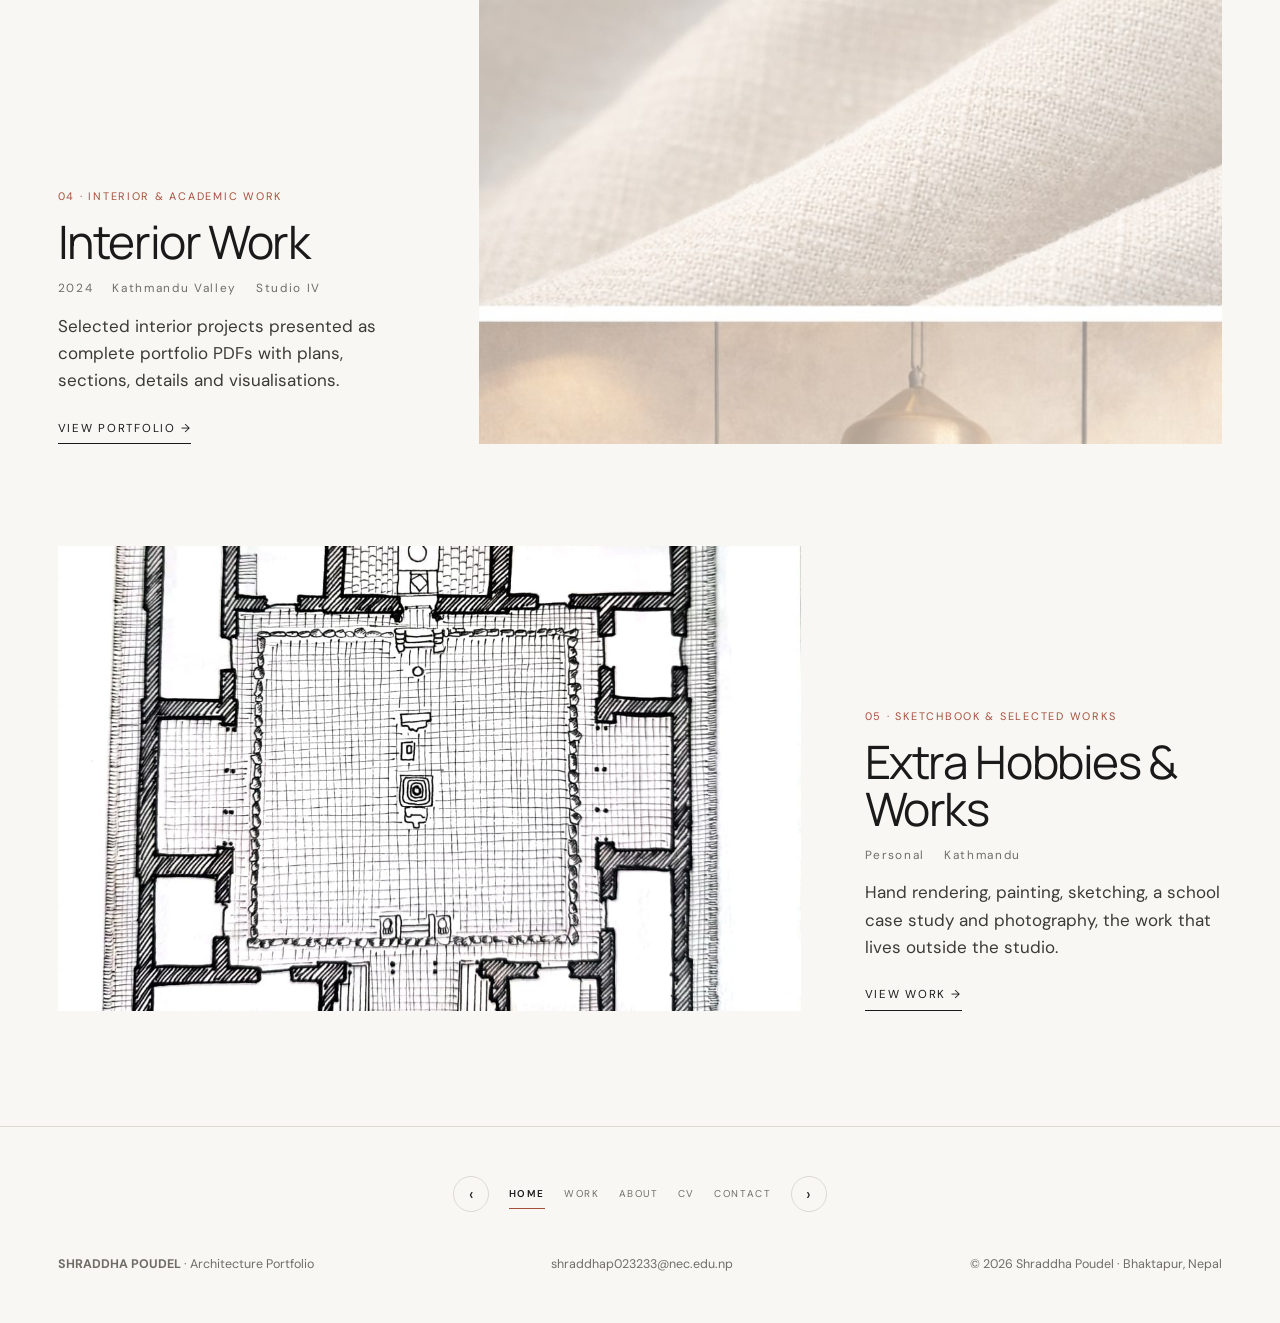
==== commit 535ccb4d: "Animate hero portrait: fade-scale entrance, accent frame, delayed caption and refined hover" ====
--- a/index.html
+++ b/index.html
@@ -52,7 +52,9 @@
       </div>
       <figure class="hero-visual">
         <div class="portrait-zoom">
-          <img src="00_Profile_CV/01.portait.jpg" width="959" height="1280" alt="Portrait of Shraddha Poudel, architecture student in Kathmandu." fetchpriority="high" data-lb data-title="Portrait of Shraddha Poudel" data-caption="Portrait of Shraddha Poudel, architecture student in Kathmandu.">
+          <div class="portrait-in">
+            <img src="00_Profile_CV/01.portait.jpg" width="959" height="1280" alt="Portrait of Shraddha Poudel, architecture student in Kathmandu." fetchpriority="high" data-lb data-title="Portrait of Shraddha Poudel" data-caption="Portrait of Shraddha Poudel, architecture student in Kathmandu.">
+          </div>
         </div>
         <figcaption>SHRADDHA POUDEL · ARCHITECTURE</figcaption>
       </figure>
--- a/css/styles.css
+++ b/css/styles.css
@@ -161,16 +161,30 @@
 .hero-home > * { min-width: 0; }
 .hero-home .hero-visual { position: relative; overflow: hidden; background: #ddd7cb; display: flex; align-items: center; justify-content: center; }
 .portrait-zoom { width: 100%; display: flex; align-items: center; justify-content: center; }
+.portrait-in { animation: portraitIn .7s ease-out .18s both; }
+@keyframes portraitIn { from { opacity: 0; transform: scale(1.05); } to { opacity: 1; transform: none; } }
 .hero-home .hero-visual img {
   width: 100%; height: min(64vh, 700px); object-fit: contain;
-  filter: saturate(.82);
-  transition: filter .7s ease, transform .9s cubic-bezier(.22,.61,.36,1);
-}
-.hero-home .hero-visual:hover img { filter: saturate(1); transform: scale(1.025); }
+  filter: saturate(.78);
+}
+@media (hover: hover) {
+  .hero-home .hero-visual img { transition: filter .5s ease, transform .4s ease-out; }
+  .hero-home .hero-visual:hover img { transform: scale(1.05); filter: saturate(1) contrast(1.02); }
+}
+.hero-home .hero-visual::after {
+  content: ""; position: absolute; inset: 14px; z-index: 2; pointer-events: none;
+  border: 1px solid rgba(166, 79, 60, .55);
+  opacity: 0;
+  animation: frameIn .9s ease-out .6s forwards, framePulse 4.5s ease-in-out 1.9s infinite;
+}
+@keyframes frameIn { from { opacity: 0; transform: scale(.99); } to { opacity: .9; transform: none; } }
+@keyframes framePulse { 0%, 100% { opacity: .5; } 50% { opacity: 1; } }
 .hero-home .hero-visual figcaption {
   position: absolute; left: 1rem; bottom: 1rem;
   background: var(--paper); padding: .5rem .75rem;
   font-size: .66rem; letter-spacing: .14em; color: var(--ink);
+  z-index: 3;
+  animation: rise .8s ease-out .85s both;
 }
 .hero-facts {
   margin-top: 2.2rem;
@@ -325,7 +339,6 @@
 .page-hero .eyebrow, .hero-home .eyebrow { animation: rise .75s cubic-bezier(.22,.61,.36,1) both; }
 .page-hero .display, .hero-home .display { animation: rise .9s cubic-bezier(.22,.61,.36,1) .1s both; }
 .page-hero .lead, .hero-home .lead { animation: rise .9s cubic-bezier(.22,.61,.36,1) .24s both; }
-.hero-home .hero-visual { animation: rise 1.05s cubic-bezier(.22,.61,.36,1) .14s both; }
 .hero-home .hero-facts { animation: rise .9s cubic-bezier(.22,.61,.36,1) .38s both; }
 .hero-home .avail { animation: rise .9s cubic-bezier(.22,.61,.36,1) .52s both; }
 .hero-home .hero-scroll { animation: rise .9s cubic-bezier(.22,.61,.36,1) .68s both; }
@@ -659,7 +672,7 @@
 .reveal.visible { opacity: 1; transform: none; filter: none; }
 @media (prefers-reduced-motion: reduce) {
   html { scroll-behavior: auto; }
-  body, .reveal, .hero-home .hero-copy > *, .hero-home .hero-visual, .hero-home .hero-visual img, .hero-home .hero-scroll, .hero-scroll .scroll-dot, .avail-dot, .tag-pill, .hero-art, .hero-art *, .page-loop, .page-hero .wrap > * {
+  body, .reveal, .hero-home .hero-copy > *, .hero-home .hero-visual, .hero-home .hero-visual img, .hero-home .hero-visual figcaption, .hero-home .hero-visual::after, .portrait-in, .hero-home .hero-scroll, .hero-scroll .scroll-dot, .avail-dot, .tag-pill, .hero-art, .hero-art *, .page-loop, .page-hero .wrap > * {
     animation: none !important; transition: none !important;
     opacity: 1; transform: none; filter: none;
     stroke-dashoffset: 0 !important;
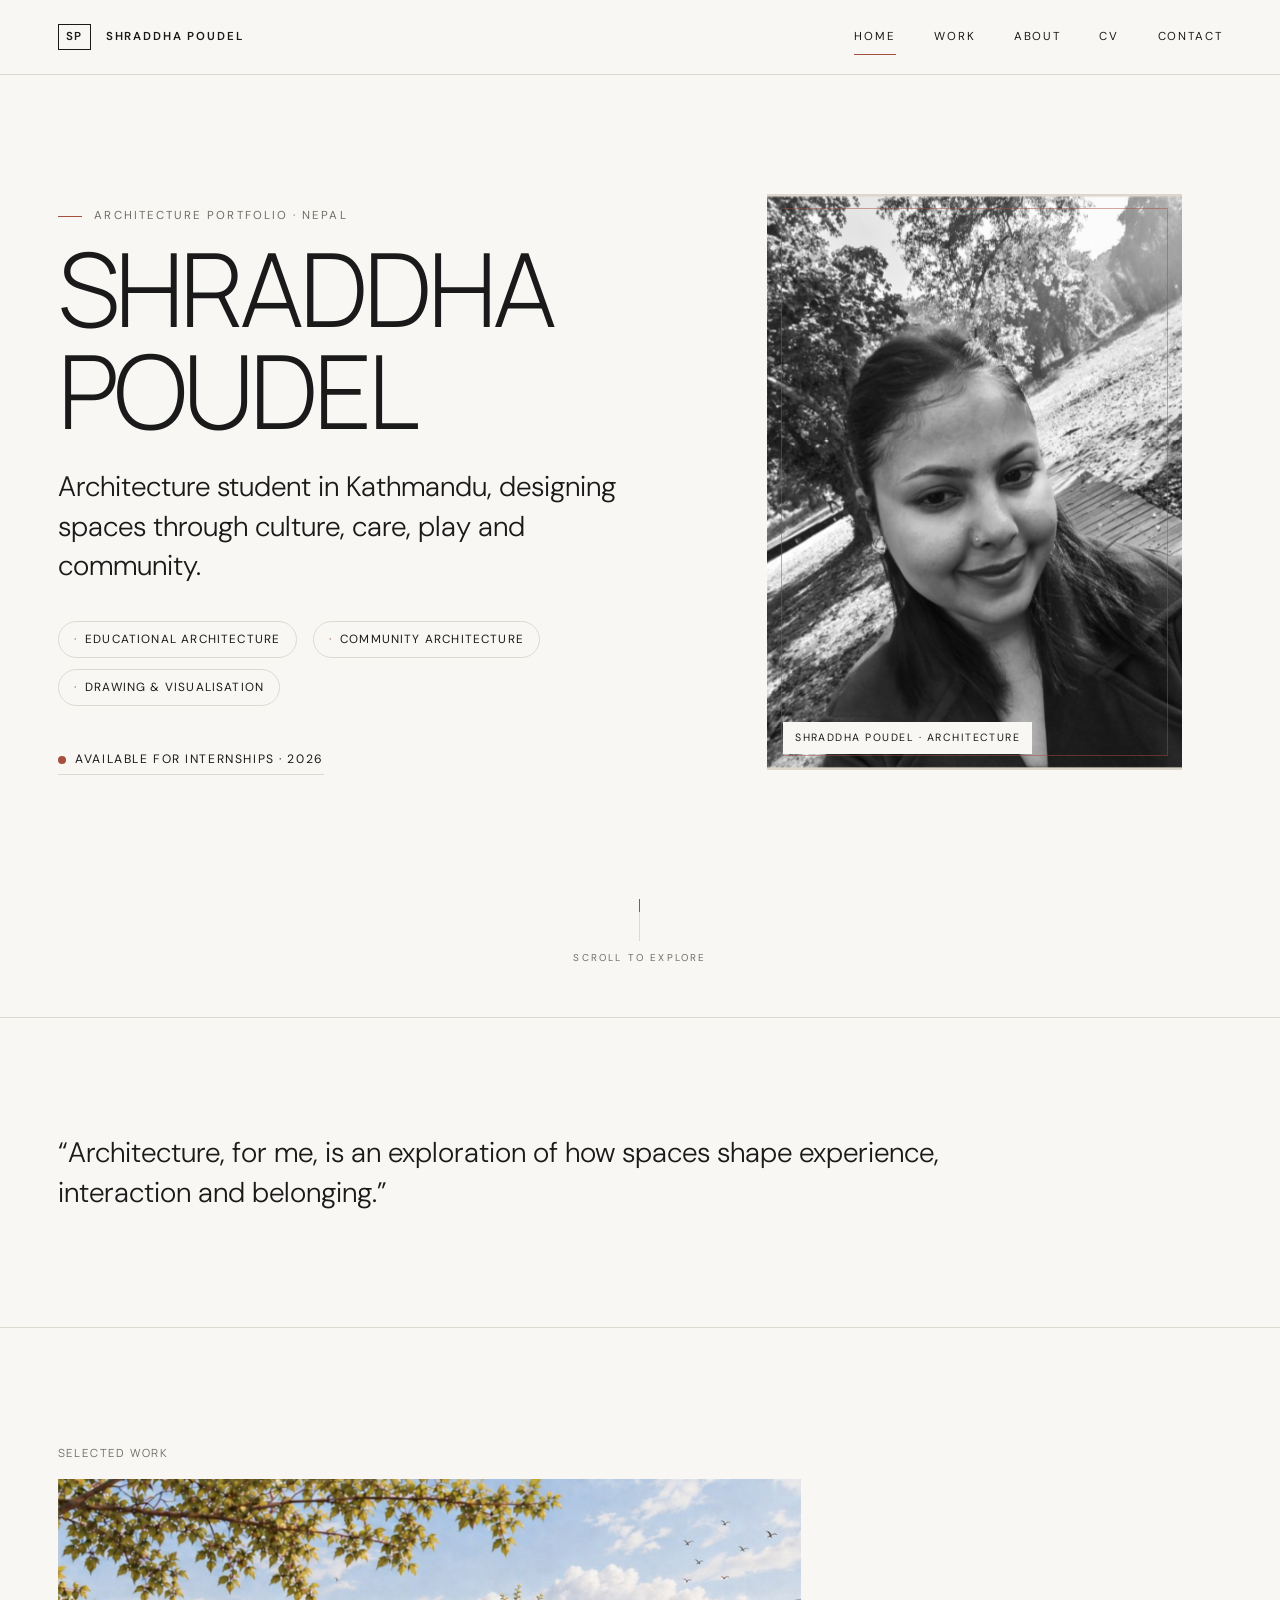
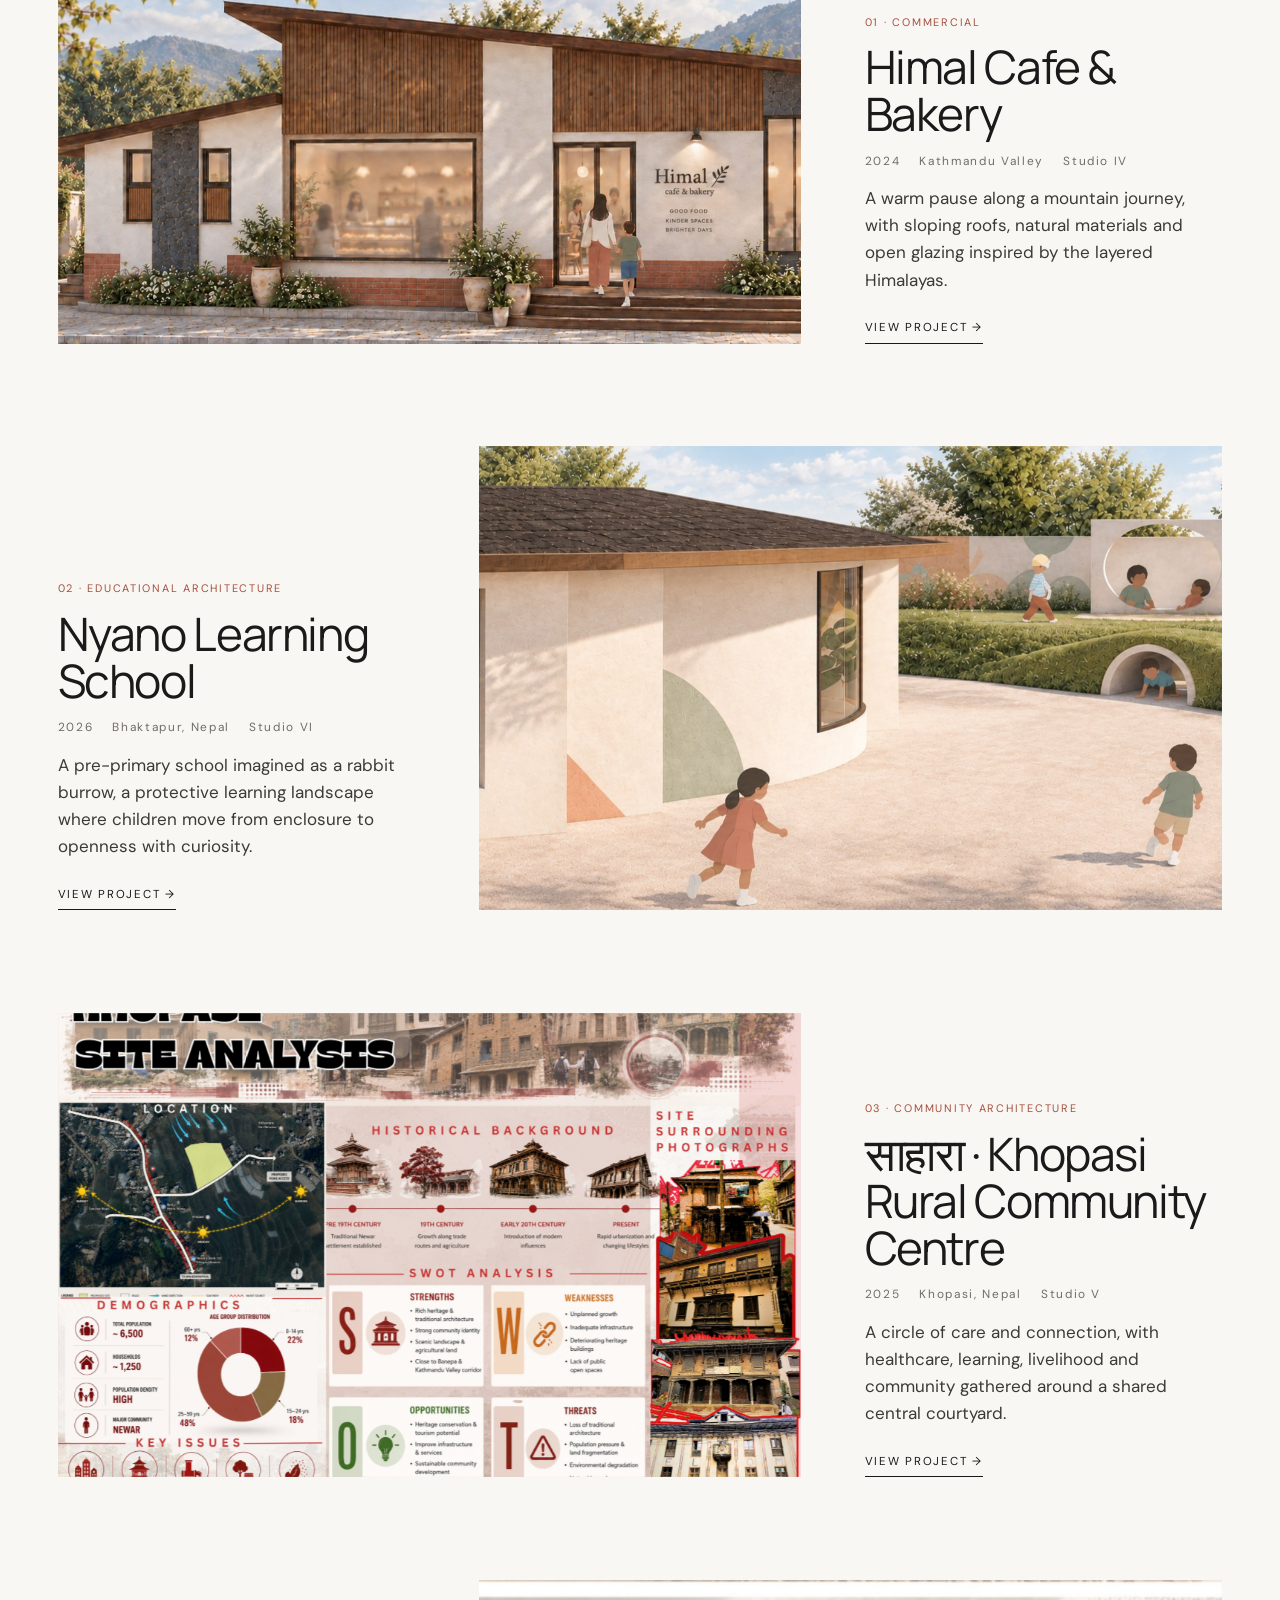
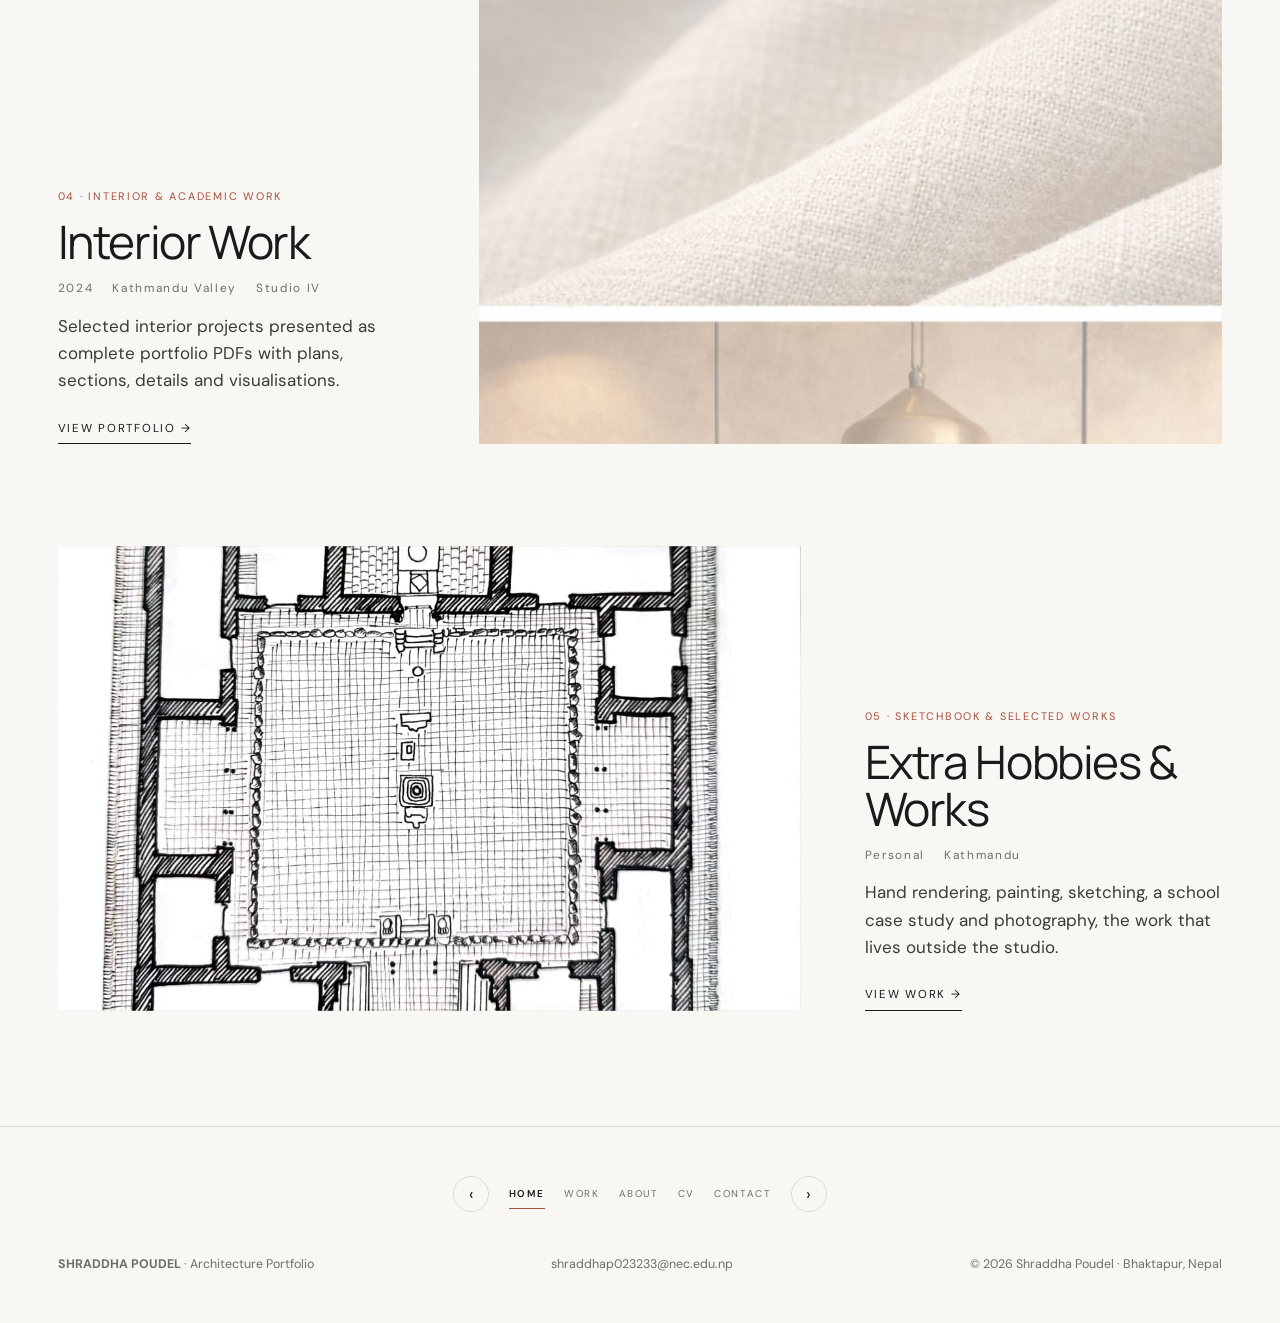
==== commit 061f8860: "Add motion layer: page transitions, cover image wipes, word reveals, cursor label, magnetic buttons," ====
--- a/index.html
+++ b/index.html
@@ -64,7 +64,7 @@
 
   <section class="section statement" id="statement" aria-label="Statement">
     <div class="wrap">
-      <p class="lead reveal">“Architecture, for me, is an exploration of how spaces shape experience, interaction and belonging.”</p>
+      <p class="lead" data-split>“Architecture, for me, is an exploration of how spaces shape experience, interaction and belonging.”</p>
     </div>
   </section>
 
@@ -73,7 +73,7 @@
       <h2 class="label">Selected Work</h2>
       <div class="project-index">
         <article class="project-card reveal">
-          <figure class="card-figure"><a href="project-himal.html"><img src="02_Himal_Cafe/01_Cover.jpg" width="1761" height="711" alt="Himal Cafe and Bakery, a warm cafe shaped by Himalayan ridgelines" loading="lazy"></a></figure>
+          <figure class="card-figure"><a href="project-himal.html"><img src="02_Himal_Cafe/01_Cover.jpg" data-reveal width="1761" height="711" alt="Himal Cafe and Bakery, a warm cafe shaped by Himalayan ridgelines" loading="lazy"></a></figure>
           <div class="card-copy">
             <span class="card-no">01 · COMMERCIAL</span>
             <h2>Himal Cafe &amp; Bakery</h2>
@@ -84,7 +84,7 @@
         </article>
 
         <article class="project-card reveal">
-          <figure class="card-figure"><a href="project-nyano.html"><img src="01_Nyano_School/01_Cover.jpg" width="2170" height="725" alt="Nyano Learning School, protective pre-primary school in Bhaktapur" loading="lazy"></a></figure>
+          <figure class="card-figure"><a href="project-nyano.html"><img src="01_Nyano_School/01_Cover.jpg" data-reveal width="2170" height="725" alt="Nyano Learning School, protective pre-primary school in Bhaktapur" loading="lazy"></a></figure>
           <div class="card-copy">
             <span class="card-no">02 · EDUCATIONAL ARCHITECTURE</span>
             <h2>Nyano Learning School</h2>
@@ -95,7 +95,7 @@
         </article>
 
         <article class="project-card reveal">
-          <figure class="card-figure"><a href="project-sahara.html"><img src="03_Sahara_community_center/01_Cover.jpg" width="4000" height="2829" alt="Sahara Khopasi Rural Community Centre, a circle of care and connection" loading="lazy"></a></figure>
+          <figure class="card-figure"><a href="project-sahara.html"><img src="03_Sahara_community_center/01_Cover.jpg" data-reveal width="4000" height="2829" alt="Sahara Khopasi Rural Community Centre, a circle of care and connection" loading="lazy"></a></figure>
           <div class="card-copy">
             <span class="card-no">03 · COMMUNITY ARCHITECTURE</span>
             <h2>साहारा · Khopasi Rural Community Centre</h2>
@@ -106,7 +106,7 @@
         </article>
 
         <article class="project-card reveal">
-          <figure class="card-figure"><a href="project-interior.html"><img src="04_Interior_Work/01_Cover.jpg" width="724" height="921" alt="Interior Work, selected interior projects" loading="lazy"></a></figure>
+          <figure class="card-figure"><a href="project-interior.html"><img src="04_Interior_Work/01_Cover.jpg" data-reveal width="724" height="921" alt="Interior Work, selected interior projects" loading="lazy"></a></figure>
           <div class="card-copy">
             <span class="card-no">04 · INTERIOR &amp; ACADEMIC WORK</span>
             <h2>Interior Work</h2>
@@ -117,7 +117,7 @@
         </article>
 
         <article class="project-card reveal">
-          <figure class="card-figure"><a href="project-hobbies.html"><img src="05_Extra_Hobbies_and_work/01_Cover.jpg" width="1143" height="1280" alt="Extra Hobbies and Works, hand rendering, painting and sketching" loading="lazy"></a></figure>
+          <figure class="card-figure"><a href="project-hobbies.html"><img src="05_Extra_Hobbies_and_work/01_Cover.jpg" data-reveal width="1143" height="1280" alt="Extra Hobbies and Works, hand rendering, painting and sketching" loading="lazy"></a></figure>
           <div class="card-copy">
             <span class="card-no">05 · SKETCHBOOK &amp; SELECTED WORKS</span>
             <h2>Extra Hobbies &amp; Works</h2>
@@ -206,6 +206,7 @@
     }
   })();
 </script>
+<script src="js/lenis.min.js"></script>
 <script src="js/main.js"></script>
 </body>
 </html>
--- a/css/styles.css
+++ b/css/styles.css
@@ -739,4 +739,72 @@
   .page-hero { border: 0; padding: 0 0 1rem; }
   .cv-block { break-inside: avoid; }
   a { color: #000; text-decoration: none; }
+}
+
+/* ============================================================
+   Motion and interaction layer
+   page transitions, scroll progress, cover wipes, word reveals,
+   cursor label, magnetic buttons
+   ============================================================ */
+
+/* page transitions: cross-document View Transitions where supported */
+@view-transition { navigation: auto; }
+::view-transition-old(root), ::view-transition-new(root) { animation-duration: .32s; animation-timing-function: ease; }
+@media (prefers-reduced-motion: reduce) {
+  ::view-transition-old(root), ::view-transition-new(root) { animation: none; }
+}
+
+/* fallback fade-out veil for browsers without View Transitions */
+.page-veil {
+  position: fixed; inset: 0; z-index: 200;
+  background: var(--paper);
+  opacity: 0; pointer-events: none;
+  transition: opacity .26s ease;
+}
+
+/* scroll progress bar on project pages */
+.scroll-progress {
+  position: fixed; top: 0; left: 0; z-index: 160;
+  height: 3px; width: 100%;
+  background: var(--accent);
+  transform: scaleX(0); transform-origin: left top;
+  opacity: .9; pointer-events: none;
+}
+
+/* cover image reveal: one-time left-to-right clip wipe */
+html.js [data-reveal] {
+  clip-path: inset(0 100% 0 0);
+  transition: clip-path .9s cubic-bezier(.22,.61,.36,1), transform .9s cubic-bezier(.22,.61,.36,1);
+}
+html.js [data-reveal].is-in { clip-path: inset(0 0 0 0); }
+@media (prefers-reduced-motion: reduce) {
+  html.js [data-reveal] { clip-path: none; transition: none; }
+}
+
+/* word-by-word text reveal */
+[data-split] .w { display: inline-block; opacity: 0; transform: translateY(.5em); }
+[data-split].is-in .w { animation: wordUp .6s cubic-bezier(.22,.61,.36,1) both; animation-delay: calc(var(--i) * 32ms); }
+@keyframes wordUp { from { opacity: 0; transform: translateY(.5em); } to { opacity: 1; transform: none; } }
+@media (prefers-reduced-motion: reduce) {
+  [data-split] .w { animation: none; opacity: 1; transform: none; }
+}
+
+/* cursor-following VIEW label, pointer devices only */
+@media (hover: hover) and (pointer: fine) {
+  .card-cursor {
+    position: fixed; top: 0; left: 0; z-index: 170;
+    width: 76px; height: 76px; border-radius: 50%;
+    background: var(--ink); color: var(--paper);
+    display: flex; align-items: center; justify-content: center;
+    font-size: .6rem; letter-spacing: .22em; text-transform: uppercase;
+    pointer-events: none;
+    opacity: 0;
+    transform: translate(-1000px, -1000px) scale(.6);
+    transition: transform .18s ease-out, opacity .22s ease;
+  }
+  .card-cursor.is-on { opacity: 1; }
+}
+
+@media print {
+  .scroll-progress, .card-cursor, .page-veil { display: none !important; }
 }
